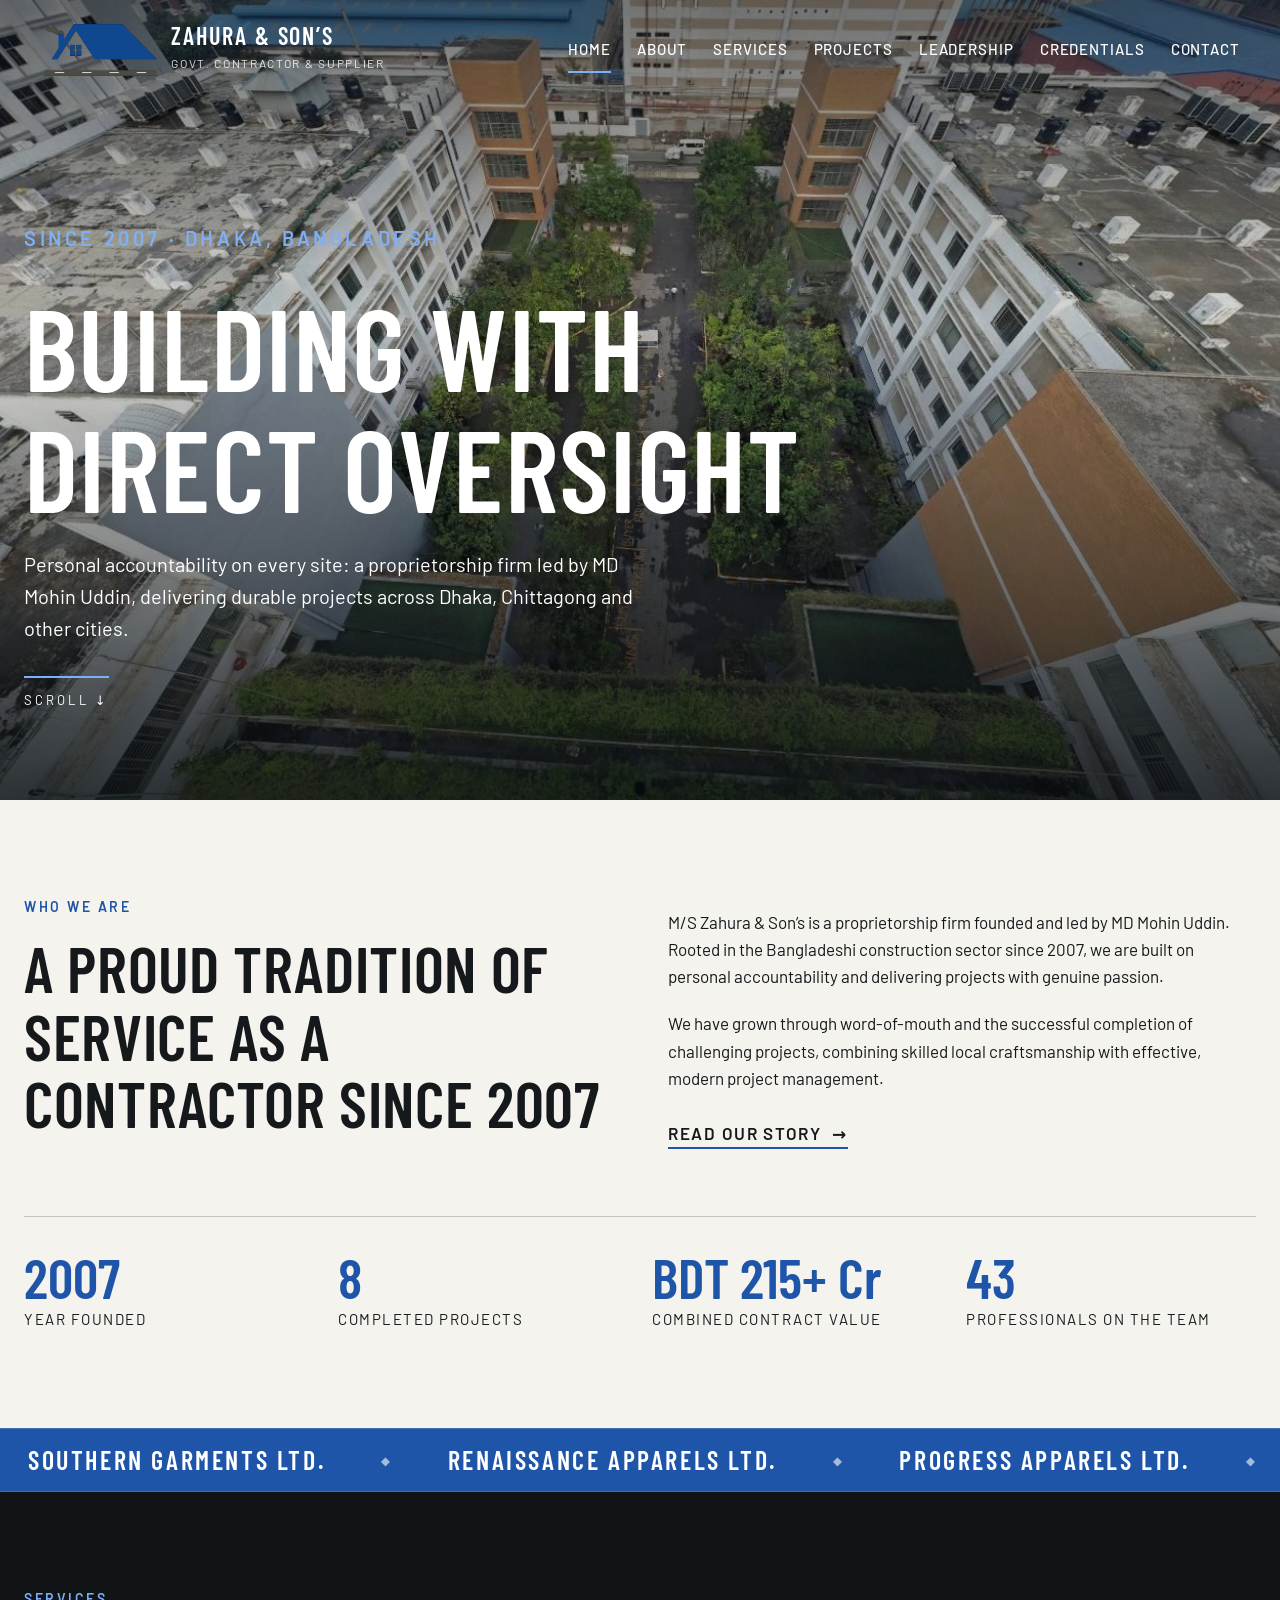
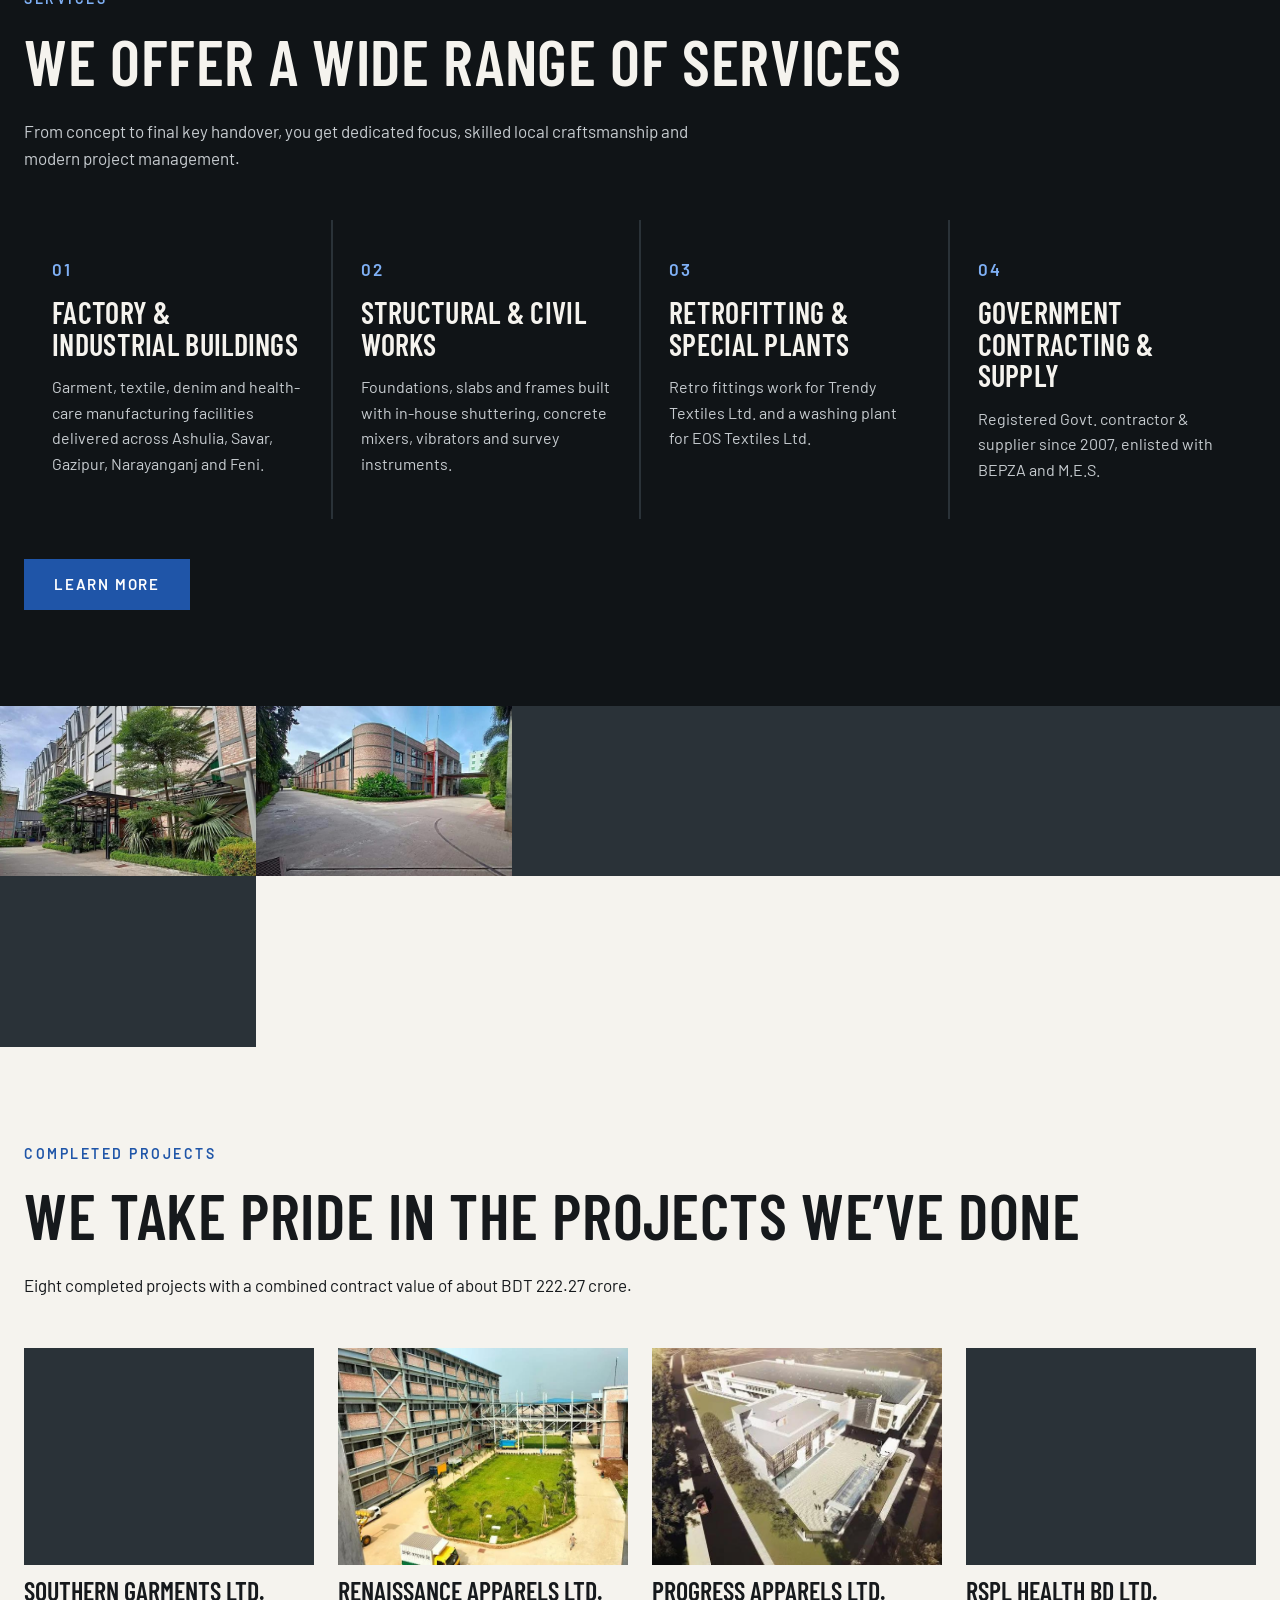
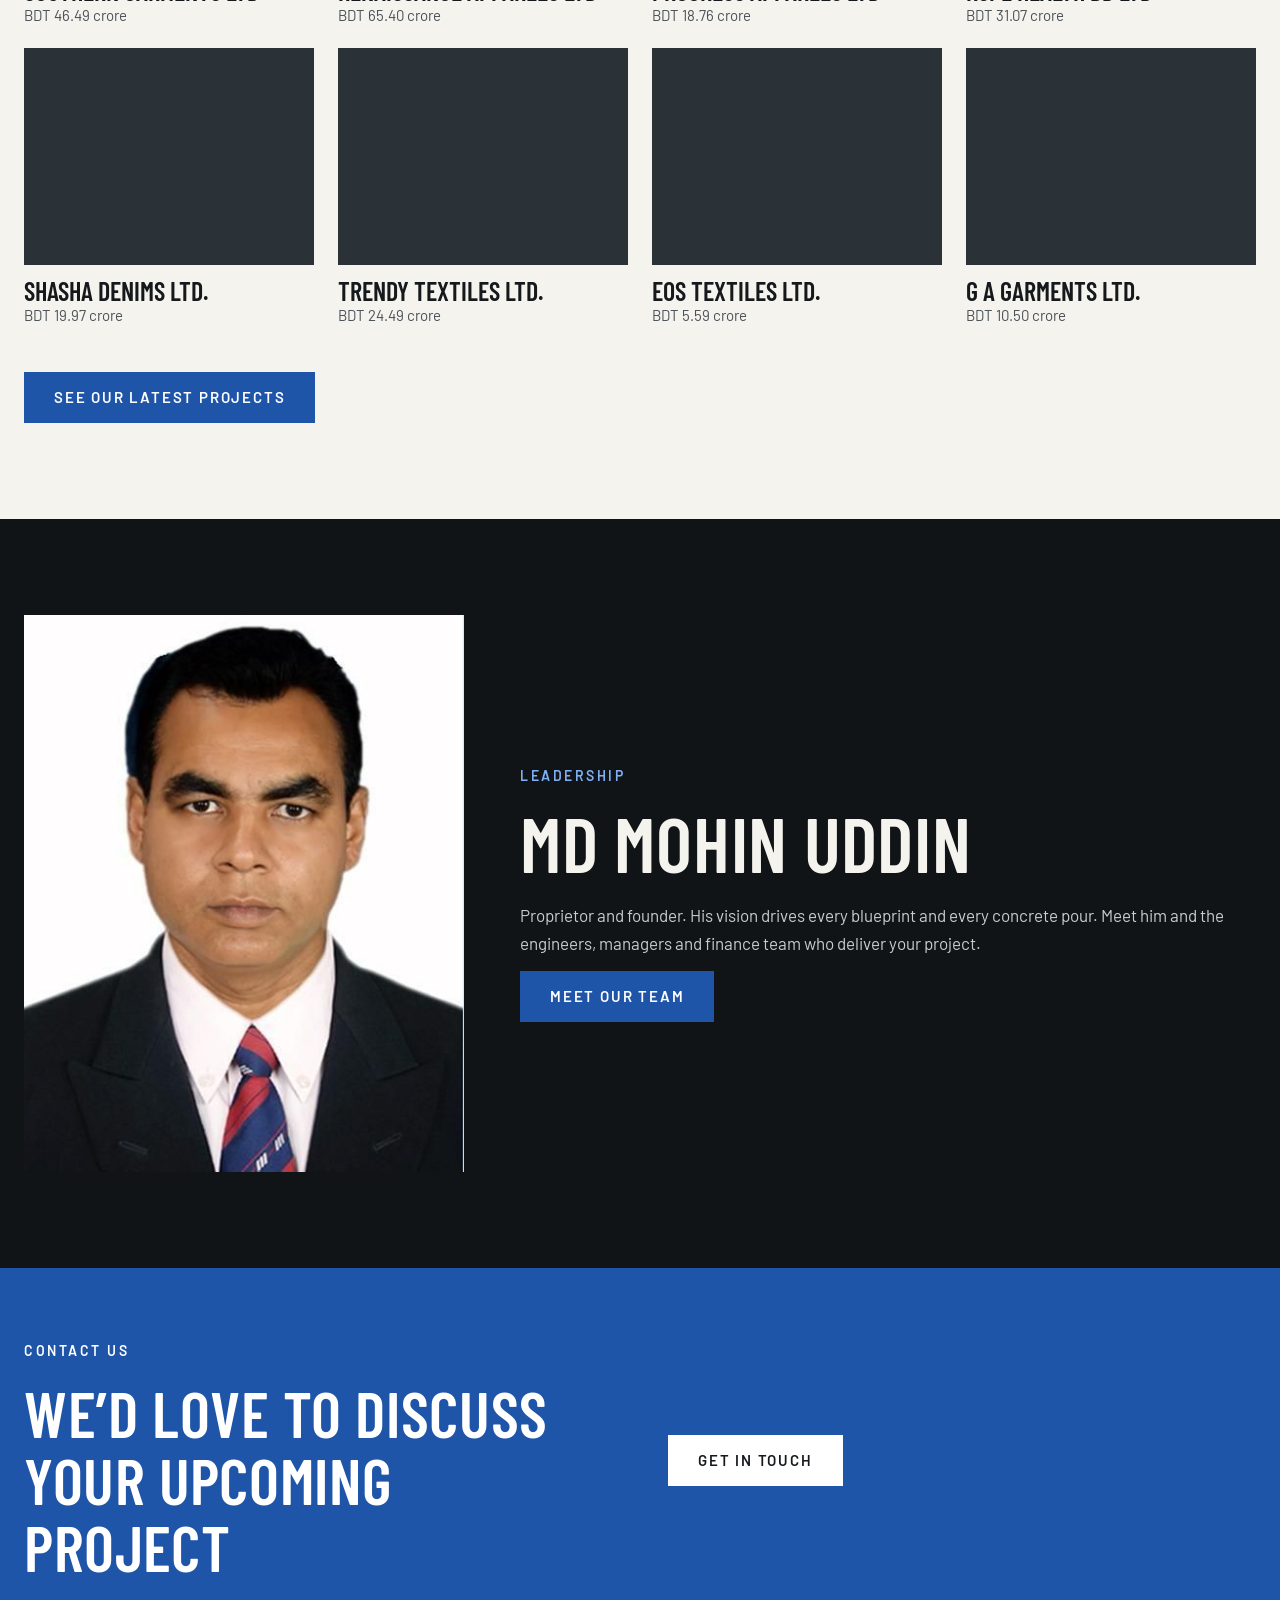
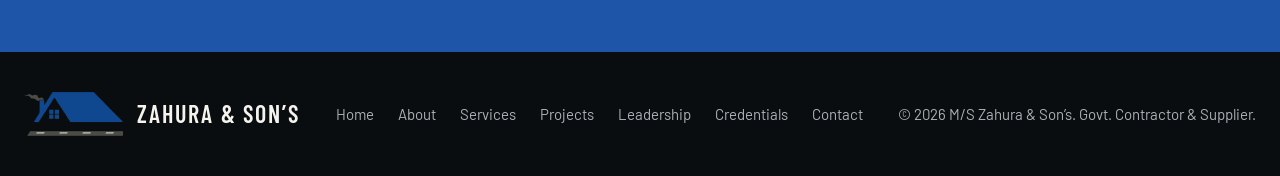
==== index.html @ db7ebfb5 "all files" ====
<!doctype html>
<html lang="en">
<head>
<meta charset="utf-8">
<meta name="viewport" content="width=device-width, initial-scale=1">
<title>M/S Zahura &amp; Son’s — Govt. Contractor &amp; Supplier</title>
<meta name="description" content="M/S Zahura &amp; Son’s is a government contractor and supplier building factories and industrial projects across Bangladesh since 2007.">
<meta property="og:title" content="M/S Zahura &amp; Son’s — Govt. Contractor &amp; Supplier">
<meta property="og:description" content="M/S Zahura &amp; Son’s is a government contractor and supplier building factories and industrial projects across Bangladesh since 2007.">
<meta property="og:type" content="website">
<link rel="icon" href="images/favicon.png">
<link rel="preconnect" href="https://fonts.googleapis.com">
<link rel="preconnect" href="https://fonts.gstatic.com" crossorigin>
<link rel="stylesheet" href="https://fonts.googleapis.com/css2?family=Barlow+Condensed:wght@500;600&family=Barlow:wght@400;500;600&display=swap">
<link rel="stylesheet" href="css/styles.css">
</head>
<body>
<header class="hero" id="home"><div class="nav"><a class="brand" href="index.html"><img src="images/logo.png" alt="M/S Zahura &amp; Son’s logo"><span><b>ZAHURA &amp; SON’S</b><small>Govt. Contractor &amp; Supplier</small></span></a><button class="menu" type="button" aria-expanded="false" aria-controls="site-nav">Menu</button><nav class="links" id="site-nav"><a href="index.html" class="on">Home</a><a href="about.html">About</a><a href="services.html">Services</a><a href="projects.html">Projects</a><a href="leadership.html">Leadership</a><a href="credentials.html">Credentials</a><a href="contact.html">Contact</a></nav></div>
<div class="w"><p class="eye">Since 2007 · Dhaka, Bangladesh</p><h1>Building with direct oversight</h1><p>Personal accountability on every site: a proprietorship firm led by MD Mohin Uddin, delivering durable projects across Dhaka, Chittagong and other cities.</p><a class="scroll" href="#intro">Scroll</a></div></header><main id="main"><section class="sec" id="intro"><div class="w"><div class="two"><div><p class="eye">Who we are</p><h2>A proud tradition of service as a contractor since 2007</h2></div><div><p>M/S Zahura &amp; Son’s is a proprietorship firm founded and led by MD Mohin Uddin. Rooted in the Bangladeshi construction sector since 2007, we are built on personal accountability and delivering projects with genuine passion.</p><p class="mt20">We have grown through word-of-mouth and the successful completion of challenging projects, combining skilled local craftsmanship with effective, modern project management.</p><a class="lnk" href="about.html">Read our story</a></div></div>
<div class="stats"><div><strong>2007</strong><span>Year founded</span></div><div><strong>8</strong><span>Completed projects</span></div><div><strong>BDT 222+ Cr</strong><span>Combined contract value</span></div><div><strong>44</strong><span>Professionals on the team</span></div></div></div></section><div class="tick" aria-label="Clients we have built for"><div class="tick-t" aria-hidden="true"><span>Southern Garments Ltd.</span><span>Renaissance Apparels Ltd.</span><span>Progress Apparels Ltd.</span><span>RSPL Health BD Ltd.</span><span>Shasha Denims Ltd.</span><span>Trendy Textiles Ltd.</span><span>EOS Textiles Ltd.</span><span>G A Garments Ltd.</span><span>Southern Garments Ltd.</span><span>Renaissance Apparels Ltd.</span><span>Progress Apparels Ltd.</span><span>RSPL Health BD Ltd.</span><span>Shasha Denims Ltd.</span><span>Trendy Textiles Ltd.</span><span>EOS Textiles Ltd.</span><span>G A Garments Ltd.</span></div></div><section class="sec dk" id="services"><div class="w"><p class="eye">Services</p><h2>We offer a wide range of services</h2><p class="lede dk-l">From concept to final key handover, you get dedicated focus, skilled local craftsmanship and modern project management.</p><div class="sg"><div class="sc"><span>01</span><h3>Factory &amp; industrial buildings</h3><p>Garment, textile, denim and health-care manufacturing facilities delivered across Ashulia, Savar, Gazipur, Narayanganj and Feni.</p></div><div class="sc"><span>02</span><h3>Structural &amp; civil works</h3><p>Foundations, slabs and frames built with in-house shuttering, concrete mixers, vibrators and survey instruments.</p></div><div class="sc"><span>03</span><h3>Retrofitting &amp; special plants</h3><p>Retro fittings work for Trendy Textiles Ltd. and a washing plant for EOS Textiles Ltd.</p></div><div class="sc"><span>04</span><h3>Government contracting &amp; supply</h3><p>Registered Govt. contractor &amp; supplier since 2007, enlisted with BEPZA and M.E.S.</p></div></div><p class="mt40"><a class="btn" href="services.html">Learn more</a></p></div></section><div class="gal"><img class="gs" src="images/projects/southern-garments-03.jpg" alt="Zahura &amp; Son’s project photo" loading="lazy" decoding="async"><img class="gs" src="images/projects/southern-garments-04.jpg" alt="Zahura &amp; Son’s project photo" loading="lazy" decoding="async"><img class="gs" src="images/projects/renaissance-apparels-04.jpg" alt="Zahura &amp; Son’s project photo" loading="lazy" decoding="async"><img class="gs" src="images/projects/shasha-denims-02.jpg" alt="Zahura &amp; Son’s project photo" loading="lazy" decoding="async"><img class="gs" src="images/projects/trendy-textiles-14.jpg" alt="Zahura &amp; Son’s project photo" loading="lazy" decoding="async"><img class="gs" src="images/projects/rspl-health-02.jpg" alt="Zahura &amp; Son’s project photo" loading="lazy" decoding="async"></div><section class="sec" id="projects"><div class="w"><p class="eye">Completed projects</p><h2>We take pride in the projects we’ve done</h2><p class="lede">Eight completed projects with a combined contract value of about BDT 222.27 crore.</p><div class="pzg"><figure class="pz"><img class="ph" src="images/projects/southern-garments-02.jpg" alt="Southern Garments Ltd. site photo" loading="lazy" decoding="async"><figcaption>Southern Garments Ltd.<small>BDT 46.49 crore</small></figcaption></figure><figure class="pz"><img class="ph" src="images/projects/renaissance-apparels-01.jpg" alt="Renaissance Apparels Ltd. site photo" loading="lazy" decoding="async"><figcaption>Renaissance Apparels Ltd.<small>BDT 65.40 crore</small></figcaption></figure><figure class="pz"><img class="ph" src="images/projects/progress-apparels-01.jpg" alt="Progress Apparels Ltd. site photo" loading="lazy" decoding="async"><figcaption>Progress Apparels Ltd.<small>BDT 18.76 crore</small></figcaption></figure><figure class="pz"><img class="ph" src="images/projects/rspl-health-01.jpg" alt="RSPL Health BD Ltd. site photo" loading="lazy" decoding="async"><figcaption>RSPL Health BD Ltd.<small>BDT 31.07 crore</small></figcaption></figure><figure class="pz"><img class="ph" src="images/projects/shasha-denims-01.jpg" alt="Shasha Denims Ltd. site photo" loading="lazy" decoding="async"><figcaption>Shasha Denims Ltd.<small>BDT 19.97 crore</small></figcaption></figure><figure class="pz"><img class="ph" src="images/projects/trendy-textiles-01.jpg" alt="Trendy Textiles Ltd. site photo" loading="lazy" decoding="async"><figcaption>Trendy Textiles Ltd.<small>BDT 24.49 crore</small></figcaption></figure><figure class="pz"><img class="ph" src="images/projects/eos-textiles-01.jpg" alt="EOS Textiles Ltd. site photo" loading="lazy" decoding="async"><figcaption>EOS Textiles Ltd.<small>BDT 5.59 crore</small></figcaption></figure><figure class="pz"><img class="ph" src="images/projects/ga-garments-01.jpg" alt="G A Garments Ltd. site photo" loading="lazy" decoding="async"><figcaption>G A Garments Ltd.<small>BDT 10.50 crore</small></figcaption></figure></div><p class="mt48"><a class="btn" href="projects.html">See our latest projects</a></p></div></section><section class="sec dk" id="leadership"><div class="w"><div class="lead nb"><img src="images/owner.jpg" alt="MD Mohin Uddin, Proprietor"><div><p class="eye">Leadership</p><h3>MD Mohin Uddin</h3><p>Proprietor and founder. His vision drives every blueprint and every concrete pour. Meet him and the engineers, managers and finance team who deliver your project.</p><a class="btn" href="leadership.html">Meet our team</a></div></div></div></section><section class="cta" id="cta"><div class="w"><div class="two"><div><p class="eye">Contact us</p><h2>We’d love to discuss your upcoming project</h2></div><div><a class="btn" href="contact.html">Get in touch</a></div></div></div></section></main><footer class="ft"><div class="w"><a class="brand" href="index.html"><img src="images/logo.png" alt="Logo"><span class="fb"><b>ZAHURA &amp; SON’S</b></span></a><nav><a href="index.html" class="on">Home</a><a href="about.html">About</a><a href="services.html">Services</a><a href="projects.html">Projects</a><a href="leadership.html">Leadership</a><a href="credentials.html">Credentials</a><a href="contact.html">Contact</a></nav><span>© 2026 M/S Zahura &amp; Son’s. Govt. Contractor &amp; Supplier.</span></div></footer>
<script src="js/config.js"></script>
<script src="js/main.js"></script>
<script src="js/animate.js"></script>
</body>
</html>
---- css/styles.css ----
body{margin:0;background:#f5f3ee;color:#16191c;font-family:Barlow,system-ui,sans-serif;font-size:17px;line-height:1.6}
*{box-sizing:border-box}h1,h2,h3,h4{font-family:'Barlow Condensed',Impact,sans-serif;font-weight:600;line-height:1.05;margin:0;text-transform:uppercase;letter-spacing:.01em}
p{margin:0}a{color:inherit;text-decoration:none}.w{max-width:1344px;margin:0 auto;padding:0 24px}
.sec{padding:96px 0}.dk{background:#101417;color:#f5f3ee}.alt{background:#e9e6df}
.eye{font-size:14px;font-weight:600;letter-spacing:.18em;text-transform:uppercase;color:#1f55a8;margin-bottom:16px}.dk .eye,.hero .eye{color:#7fb0f5}
h2{font-size:clamp(36px,5vw,64px);margin-bottom:24px}
.nav{position:absolute;top:0;left:0;right:0;z-index:5;display:flex;flex-wrap:wrap;align-items:center;justify-content:space-between;gap:16px;padding:24px 40px;color:#fff}
.brand{display:flex;align-items:center;gap:14px}.brand img{height:52px;width:auto}.brand b{display:block;font:600 24px/1 'Barlow Condensed',sans-serif;letter-spacing:.08em}.brand small{font-size:12px;letter-spacing:.14em;text-transform:uppercase;opacity:.85}
.links{display:flex;flex-wrap:wrap;gap:6px 26px;font-size:15px;font-weight:500;letter-spacing:.06em;text-transform:uppercase}.links a{padding:10px 0;border-bottom:2px solid transparent}.links a:hover{border-color:#7fb0f5}
.hero{position:relative;overflow:hidden;isolation:isolate;min-height:800px;padding-top:128px;display:flex;align-items:flex-end;color:#fff;background:#101417}
.hero::before,.hero::after{content:"";position:absolute;inset:0;z-index:-1}
.hero::before{background:url(../images/hero.jpg) center 40%/cover;transform-origin:62% 42%;animation:kb 28s cubic-bezier(.2,.6,.2,1) both}
.hero::after{background:linear-gradient(180deg,rgba(8,12,16,.55),rgba(8,12,16,.15) 40%,rgba(8,12,16,.82))}
.hero .w{width:100%;padding-bottom:88px}.hero h1{font-size:clamp(56px,9vw,128px);max-width:900px}.hero p{max-width:620px;font-size:20px;margin:20px 0 32px}
.scroll{display:inline-block;font-size:13px;letter-spacing:.24em;text-transform:uppercase;border-top:2px solid #7fb0f5;padding-top:12px}
.btn{display:inline-block;background:#1f55a8;color:#fff;font:600 15px/1 Barlow,sans-serif;letter-spacing:.12em;text-transform:uppercase;padding:18px 30px;border:0;cursor:pointer}.btn:hover{background:#17427f}.lnk{font-weight:600;letter-spacing:.1em;text-transform:uppercase;border-bottom:2px solid #1f55a8;padding-bottom:4px}
.two{display:flex;flex-wrap:wrap;gap:56px;align-items:center}.two>*{flex:1 1 420px;min-width:0}
.stats{display:flex;flex-wrap:wrap;gap:24px;margin-top:56px;border-top:1px solid #c9c5bb;padding-top:32px}.stats div{flex:1 1 200px}.stats strong{display:block;font:600 56px/1 'Barlow Condensed',sans-serif;color:#1f55a8}.stats span{font-size:15px;text-transform:uppercase;letter-spacing:.1em}
.about img{width:100%;display:block}.vals{display:flex;flex-wrap:wrap;gap:12px;margin-top:28px}.vals span{border:1px solid #16191c;padding:8px 18px;font-weight:600;letter-spacing:.1em;text-transform:uppercase;font-size:14px}.pts p{padding:16px 0;border-top:1px solid #c9c5bb}.pts b{display:block;font:600 22px 'Barlow Condensed',sans-serif;text-transform:uppercase}
.sg{display:grid;grid-template-columns:repeat(auto-fit,minmax(250px,1fr));gap:2px;background:#2a3238;margin-top:48px}.sc{background:#101417;padding:36px 28px}.sc span{color:#7fb0f5;font-weight:600;letter-spacing:.14em}.sc h3{font-size:30px;margin:14px 0}.sc p{color:#c7ccd0;font-size:16px}
.eqs{display:grid;grid-template-columns:repeat(auto-fill,minmax(200px,1fr));gap:24px;margin-top:64px;padding-top:40px;border-top:1px solid #2a3238}.eqs strong{display:block;font:600 44px/1 'Barlow Condensed',sans-serif;color:#7fb0f5}.eqs span{font-size:15px;color:#c7ccd0;text-transform:uppercase;letter-spacing:.08em}
.gal{display:grid;grid-template-columns:repeat(auto-fit,minmax(220px,1fr))}.gs{aspect-ratio:3/2;background-size:800% 1000%}

.pjt{margin-top:72px}.pjh{display:flex;flex-wrap:wrap;justify-content:space-between;gap:20px;align-items:flex-end;padding-bottom:20px;border-bottom:2px solid #16191c;margin-bottom:16px}.pjh h3{font-size:clamp(32px,4vw,52px)}.pjh p{max-width:560px;color:#4a5157;font-size:16px}.num{font-weight:600;letter-spacing:.14em;color:#1f55a8}
.val{text-align:right}.val span{display:block;font-size:13px;letter-spacing:.14em;text-transform:uppercase;color:#4a5157}.val strong{font:600 32px/1.1 'Barlow Condensed',sans-serif}.val em{display:block;font-style:normal;font-size:14px;color:#4a5157}
.pg{display:grid;grid-template-columns:repeat(auto-fill,minmax(200px,1fr));gap:10px}.ph{aspect-ratio:4/3}@media(min-width:760px){.feat{grid-column:span 2;grid-row:span 2;aspect-ratio:auto}}
.lead{display:flex;flex-wrap:wrap;gap:56px;align-items:center;margin-bottom:80px}.lead>*{flex:1 1 380px;min-width:0}.lead img{width:100%;max-width:440px;display:block}.lead h3{font-size:clamp(44px,6vw,80px);margin:8px 0 20px}.lead p{color:#c7ccd0;margin-bottom:14px}
.pcs{display:grid;grid-template-columns:repeat(auto-fill,minmax(220px,1fr));gap:28px}.pt{aspect-ratio:4/5;margin-bottom:16px}.pc h4{font-size:26px}.pc p{font-size:15px;color:#c7ccd0}.pc .role{color:#7fb0f5;font-weight:600;margin-top:6px}.pc .exp{margin-top:8px;font-size:13px;letter-spacing:.06em;text-transform:uppercase}
h3.sub{font-size:36px;margin:72px 0 28px;padding-top:24px;border-top:1px solid #2a3238}
.cg{display:grid;grid-template-columns:repeat(auto-fill,minmax(220px,1fr));gap:24px}.cf{margin:0}.cs{aspect-ratio:380/540;border:1px solid #c9c5bb}.cf figcaption{margin-top:10px;font-weight:600;font-size:15px}
.wg{display:grid;grid-template-columns:repeat(auto-fill,minmax(110px,1fr));gap:6px;margin-top:20px}.ws{aspect-ratio:230/320;border:1px solid #c9c5bb}
form{display:flex;flex-direction:column;gap:18px}label{font-size:13px;letter-spacing:.14em;text-transform:uppercase;display:block;margin-bottom:6px}input,textarea{width:100%;background:#1b2126;border:1px solid #3a444c;color:#f5f3ee;padding:14px;font:17px Barlow,sans-serif}
.ct p{margin-bottom:14px;color:#c7ccd0}.ct b{color:#f5f3ee;display:block;font-size:13px;letter-spacing:.14em;text-transform:uppercase}
.ft{background:#0a0d0f;color:#aab1b6;padding:40px 0;font-size:15px}.ft .w{display:flex;flex-wrap:wrap;gap:24px;justify-content:space-between;align-items:center}.ft nav{display:flex;flex-wrap:wrap;gap:8px 24px}.ft img{height:44px}
.links a.on{border-color:#7fb0f5}.hero.sub{min-height:440px}.hero.sub h1{font-size:clamp(48px,7vw,96px)}.hero.sub .w{padding-bottom:64px}
.cta{background:#1f55a8;color:#fff;padding:72px 0}.cta .eye{color:#fff}.cta h2{margin:0}.cta .btn{background:#fff;color:#16191c}.cta .btn:hover{background:#e9e6df}
.pzg{display:grid;grid-template-columns:repeat(auto-fill,minmax(280px,1fr));gap:24px;margin-top:48px}.pz{margin:0}.pz .ph{width:100%}.pz figcaption{margin-top:12px;font:600 26px/1.1 'Barlow Condensed',sans-serif;text-transform:uppercase}.pz small{display:block;font:400 15px Barlow,sans-serif;text-transform:none;color:#4a5157}
a:focus-visible,button:focus-visible,input:focus-visible,textarea:focus-visible,img[role=button]:focus-visible{outline:3px solid #7fb0f5;outline-offset:3px}
img.ph,img.pt,img.cs,img.ws,img.gs{display:block;width:100%;object-fit:cover;background:#2a3238}.pt{object-position:50% 20%}img.cs,img.ws{object-fit:contain;background:#ece9e2}
.feat{height:100%;min-height:0}.pg .ph,.cs,.ws,.gal .gs{cursor:zoom-in}
.menu{display:none;background:transparent;color:#fff;border:1px solid rgba(255,255,255,.7);padding:10px 16px;font:600 14px Barlow,sans-serif;letter-spacing:.12em;text-transform:uppercase;cursor:pointer}
@media(max-width:860px){.hero{padding-top:190px}.nav{padding:16px 20px}.menu{display:inline-block}.links{display:none;flex-direction:column;width:100%;gap:0;background:rgba(10,13,15,.92);padding:8px 16px}.links.open{display:flex}.sec{padding:64px 0}.val{text-align:left}}
.lb{position:fixed;inset:0;z-index:50;background:rgba(6,9,11,.94);display:flex;align-items:center;justify-content:center;padding:24px}.lb[hidden]{display:none}.lb img{max-width:100%;max-height:100%;object-fit:contain}.lb-x{position:absolute;top:16px;right:20px;background:#fff;color:#16191c;border:0;font-size:28px;line-height:1;width:48px;height:48px;cursor:pointer}
.hp{position:absolute;left:-9999px;width:1px;height:1px;overflow:hidden}#form-status{min-height:1.6em;margin:0;font-weight:500}#form-status.ok{color:#9be3a8}#form-status.err{color:#ffb4a8}
.mt20{margin:20px 0 28px}.mt24{margin-top:24px}.mt40{margin-top:40px}.mt48{margin-top:48px}.lede{max-width:720px}.lede.dk-l{color:#c7ccd0}.lead.nb{margin-bottom:0}h3.sub.first{margin-top:0}h3.sub.light{border-color:#c9c5bb}.fb{color:#f5f3ee}
@media(prefers-reduced-motion:reduce){html{scroll-behavior:auto}}html{scroll-behavior:smooth}

/* ============ Motion ============ */
@keyframes kb{from{transform:scale(1.14)}to{transform:scale(1)}}
@keyframes rise{from{opacity:0;transform:translateY(34px)}to{opacity:1;transform:none}}
@keyframes drop{from{opacity:0;transform:translateY(-14px)}to{opacity:1;transform:none}}
@keyframes fade{from{opacity:0}to{opacity:1}}
@keyframes pop{from{opacity:0;transform:scale(.94)}to{opacity:1;transform:none}}
@keyframes bob{0%,100%{transform:translateY(0)}50%{transform:translateY(6px)}}
@keyframes spin{to{transform:rotate(360deg)}}

/* Hero: entrance on every page load */
.hero .nav{animation:drop .9s cubic-bezier(.2,.7,.2,1) .1s both}
.hero .w>*{animation:rise 1s cubic-bezier(.2,.7,.2,1) both}
.hero .w>:nth-child(1){animation-delay:.25s}.hero .w>:nth-child(2){animation-delay:.4s}
.hero .w>:nth-child(3){animation-delay:.6s}.hero .w>:nth-child(4){animation-delay:.8s}
.scroll::after{content:"\2193";display:inline-block;margin-left:6px;animation:bob 1.8s ease-in-out infinite}

/* Links and buttons */
.links a{transition:border-color .25s ease,color .25s ease}.links a:hover{color:#cfe2ff}
.menu{transition:background .2s ease}.menu:hover{background:rgba(255,255,255,.14)}
.links.open{animation:drop .3s ease both}
.btn{position:relative;transition:background .25s ease,transform .25s ease,box-shadow .25s ease}
.btn:hover{transform:translateY(-3px);box-shadow:0 10px 24px rgba(31,85,168,.35)}
.cta .btn:hover{box-shadow:0 10px 24px rgba(0,0,0,.25)}
.btn:active{transform:translateY(-1px)}
.btn:disabled{opacity:.8;cursor:progress;transform:none;box-shadow:none}
.btn.loading{color:transparent}
.btn.loading::after{content:"";position:absolute;left:50%;top:50%;width:20px;height:20px;margin:-10px 0 0 -10px;border:3px solid rgba(255,255,255,.4);border-top-color:#fff;border-radius:50%;animation:spin .7s linear infinite}
.lnk{transition:color .25s ease}.lnk:hover{color:#1f55a8}
.lnk::after{content:"\2192";display:inline-block;margin-left:.6em;transition:transform .25s ease}.lnk:hover::after{transform:translateX(6px)}

/* Cards and photos */
.sc{transition:background .35s ease,transform .35s ease,box-shadow .35s ease}
.sc:hover{position:relative;z-index:1;background:#171e24;transform:translateY(-6px);box-shadow:inset 0 3px 0 #7fb0f5,0 18px 30px rgba(0,0,0,.35)}
.imw{display:block;overflow:hidden}
.imw img{transition:transform .9s cubic-bezier(.2,.7,.2,1)}
.pz:hover .imw img,.pc:hover .imw img{transform:scale(1.06)}
.pc .imw{margin-bottom:16px}.pc .imw .pt{margin-bottom:0}
.pz figcaption{transition:color .25s ease}.pz:hover figcaption{color:#1f55a8}
.pg .ph,.gal .gs,.cs,.ws{position:relative;transition:transform .35s ease,box-shadow .35s ease}
.pg .ph:hover,.gal .gs:hover{z-index:2;transform:scale(1.035);box-shadow:0 14px 30px rgba(0,0,0,.35)}
.cs:hover,.ws:hover{z-index:2;transform:translateY(-4px);box-shadow:0 12px 24px rgba(0,0,0,.2)}
.lb{animation:fade .25s ease both}.lb img{animation:pop .35s cubic-bezier(.2,.7,.2,1) both}

/* Form */
input,textarea{transition:border-color .2s ease,background .2s ease}
input:focus,textarea:focus{border-color:#7fb0f5;background:#20282f}
#form-status.ok,#form-status.err{animation:rise .5s ease both}

/* Scroll progress bar and back-to-top (added by js/animate.js) */
.prog{position:fixed;top:0;left:0;right:0;height:3px;background:linear-gradient(90deg,#1f55a8,#7fb0f5);transform:scaleX(0);transform-origin:0 50%;z-index:60;pointer-events:none}
.totop{position:fixed;right:20px;bottom:20px;z-index:40;width:48px;height:48px;border:0;background:#1f55a8;color:#fff;font-size:22px;line-height:1;cursor:pointer;opacity:0;visibility:hidden;transform:translateY(14px);transition:opacity .3s ease,transform .3s ease,visibility .3s,background .2s ease}
.totop.show{opacity:1;visibility:visible;transform:none}
.totop.show:hover{background:#17427f;transform:translateY(-3px)}

/* Scroll reveal (classes added by js/animate.js; content is never hidden without JS) */
.rv{opacity:0;transform:translateY(32px);transition:opacity .8s cubic-bezier(.2,.7,.2,1),transform .8s cubic-bezier(.2,.7,.2,1)!important;transition-delay:var(--d,0ms)!important}
.rv.zoom{transform:scale(.95)}
.rv.in{opacity:1;transform:none}

@media(prefers-reduced-motion:reduce){
  *,*::before,*::after{animation-duration:.001ms!important;animation-delay:0s!important;animation-iteration-count:1!important;transition-duration:.001ms!important;transition-delay:0s!important}
  .rv{opacity:1;transform:none}
}
@media print{.rv{opacity:1!important;transform:none!important}.prog,.totop{display:none}}

/* ============ Interactive additions ============ */
/* Sticky nav */
.nav{transition:transform .35s ease,background .3s ease,padding .3s ease,box-shadow .3s ease}
.nav.stuck{position:fixed;background:rgba(10,13,15,.94);-webkit-backdrop-filter:blur(8px);backdrop-filter:blur(8px);padding-top:10px;padding-bottom:10px;box-shadow:0 6px 24px rgba(0,0,0,.35)}
.nav.stuck .brand img{height:40px}.nav .brand img{transition:height .3s ease}
.nav.hide{transform:translateY(-110%)}
/* Hero parallax */
.hero::before{background-position:center calc(40% + var(--py,0px))}
/* Lightbox controls */
body.noscroll{overflow:hidden}
.lb img{border:0}.lb img.swap{animation:pop .3s cubic-bezier(.2,.7,.2,1) both}
.lb-n{position:absolute;top:50%;transform:translateY(-50%);width:52px;height:72px;border:0;background:rgba(255,255,255,.12);color:#fff;font-size:44px;line-height:1;cursor:pointer;transition:background .2s}
.lb-n:hover{background:rgba(255,255,255,.3)}.lb-n[hidden]{display:none}.lb-p{left:12px}.lb-f{right:12px}
.lb-c{position:absolute;left:0;right:0;bottom:14px;text-align:center;color:#c7ccd0;font-size:14px;letter-spacing:.08em;padding:0 70px}
@media(max-width:600px){.lb-n{width:40px;height:56px;font-size:34px}.lb-p{left:4px}.lb-f{right:4px}}
/* Project filter chips */
.chips{display:flex;flex-wrap:wrap;gap:10px;margin-top:32px;position:sticky;top:64px;z-index:8;background:#f5f3ee;padding:12px 0}
.chip{font:600 14px Barlow,sans-serif;letter-spacing:.08em;text-transform:uppercase;padding:10px 18px;border:1px solid #16191c;background:transparent;color:#16191c;cursor:pointer;transition:background .2s,color .2s,transform .2s}
.chip:hover{transform:translateY(-2px)}.chip.on{background:#1f55a8;border-color:#1f55a8;color:#fff}
article.pjt[hidden]{display:none}
@keyframes flt{from{opacity:0;transform:translateY(22px)}to{opacity:1;transform:none}}
article.flt{animation:flt .6s cubic-bezier(.2,.7,.2,1) both}
/* Clickable project cards on home page */
.pz{position:relative}.pz-l{position:absolute;inset:0;z-index:2}.pz-l:focus-visible{outline:3px solid #7fb0f5}
/* Client ticker */
.tick{overflow:hidden;background:#1f55a8;color:#fff;padding:18px 0;border-block:1px solid rgba(255,255,255,.15)}
.tick-t{display:flex;width:max-content;animation:marq 38s linear infinite}
.tick:hover .tick-t{animation-play-state:paused}
.tick span{font:600 26px/1 'Barlow Condensed',sans-serif;letter-spacing:.1em;text-transform:uppercase;padding:0 28px;white-space:nowrap;display:flex;align-items:center;gap:56px}
.tick span::after{content:"\25C6";font-size:11px;opacity:.6}
@keyframes marq{to{transform:translateX(-50%)}}
/* Form extras */
.fnote{font-size:14px;color:#aab1b6;margin:0}.fnote[hidden],.ct p[hidden]{display:none}
input.bad,textarea.bad{border-color:#ff8a78}
.ct a{color:#7fb0f5;border-bottom:1px solid transparent}.ct a:hover{border-color:#7fb0f5}
@media(prefers-reduced-motion:reduce){.tick-t{animation:none;flex-wrap:wrap;width:auto}.nav{transition:none}}
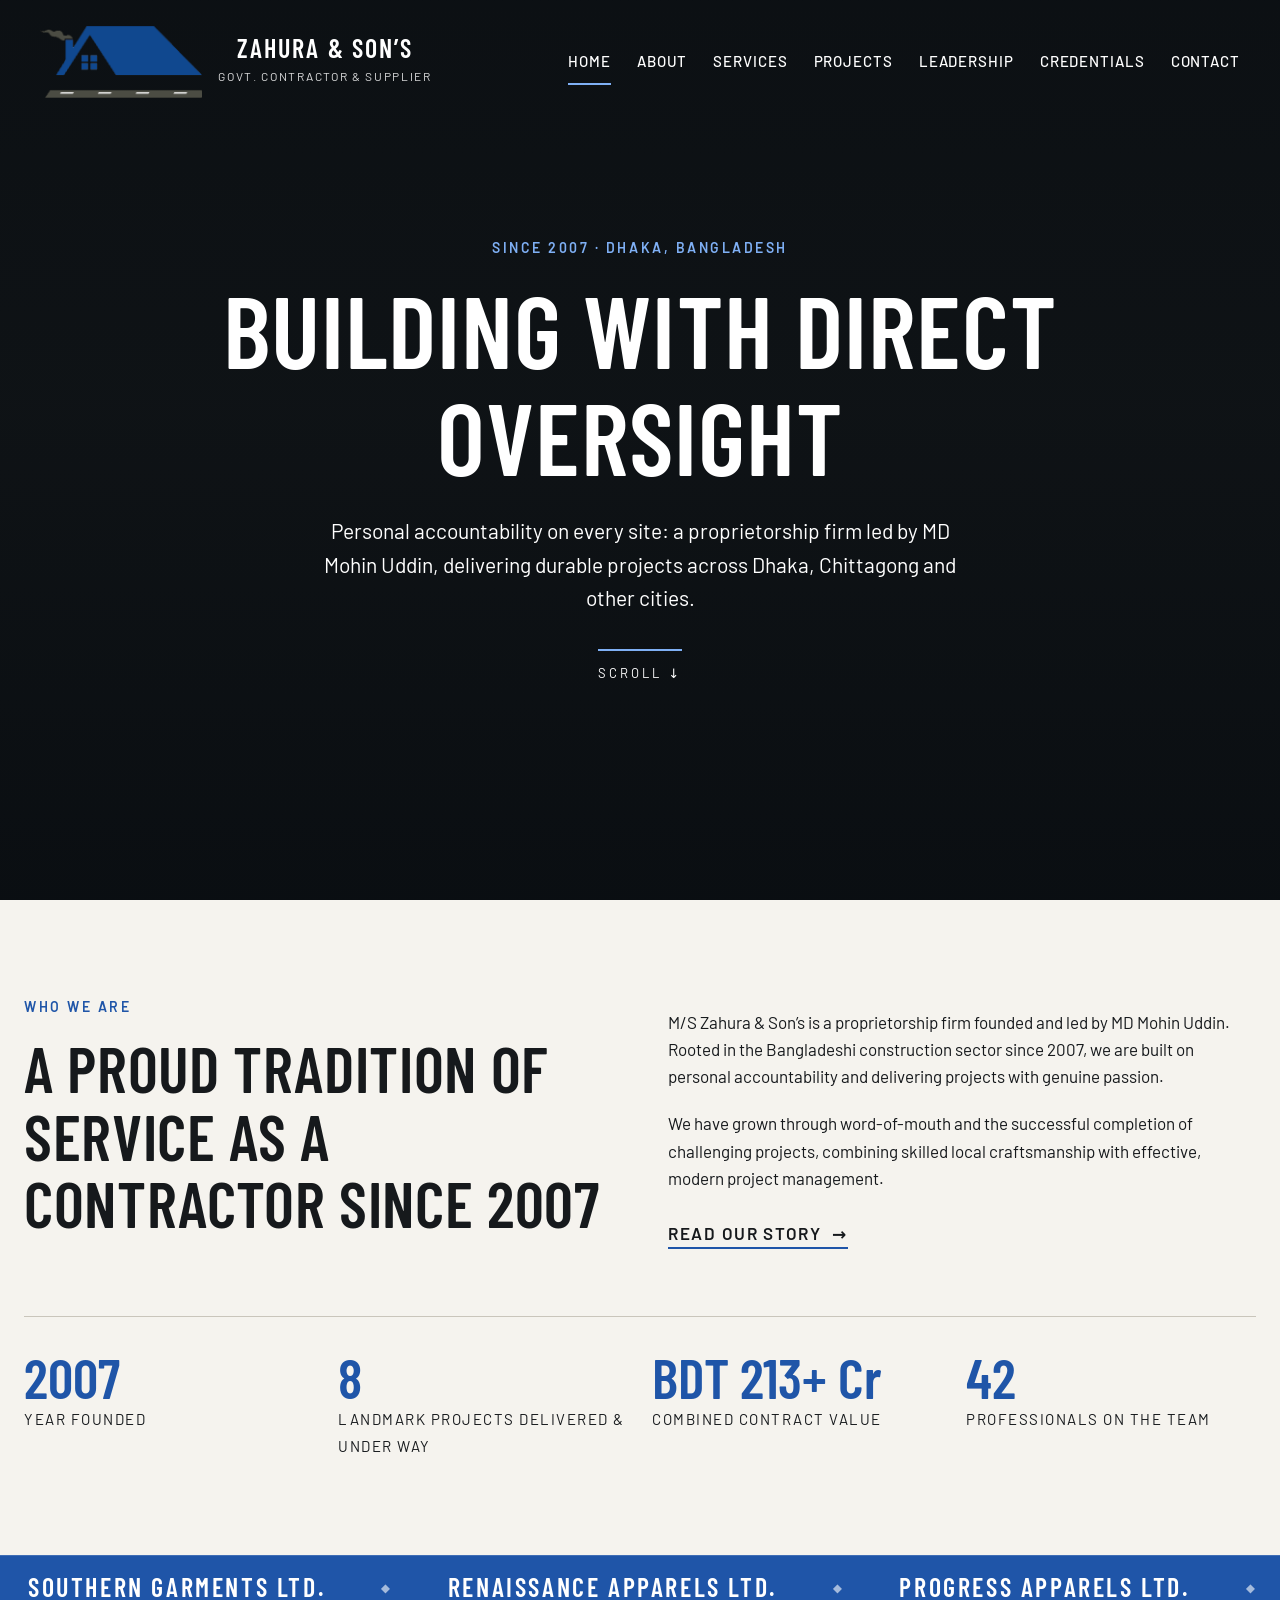
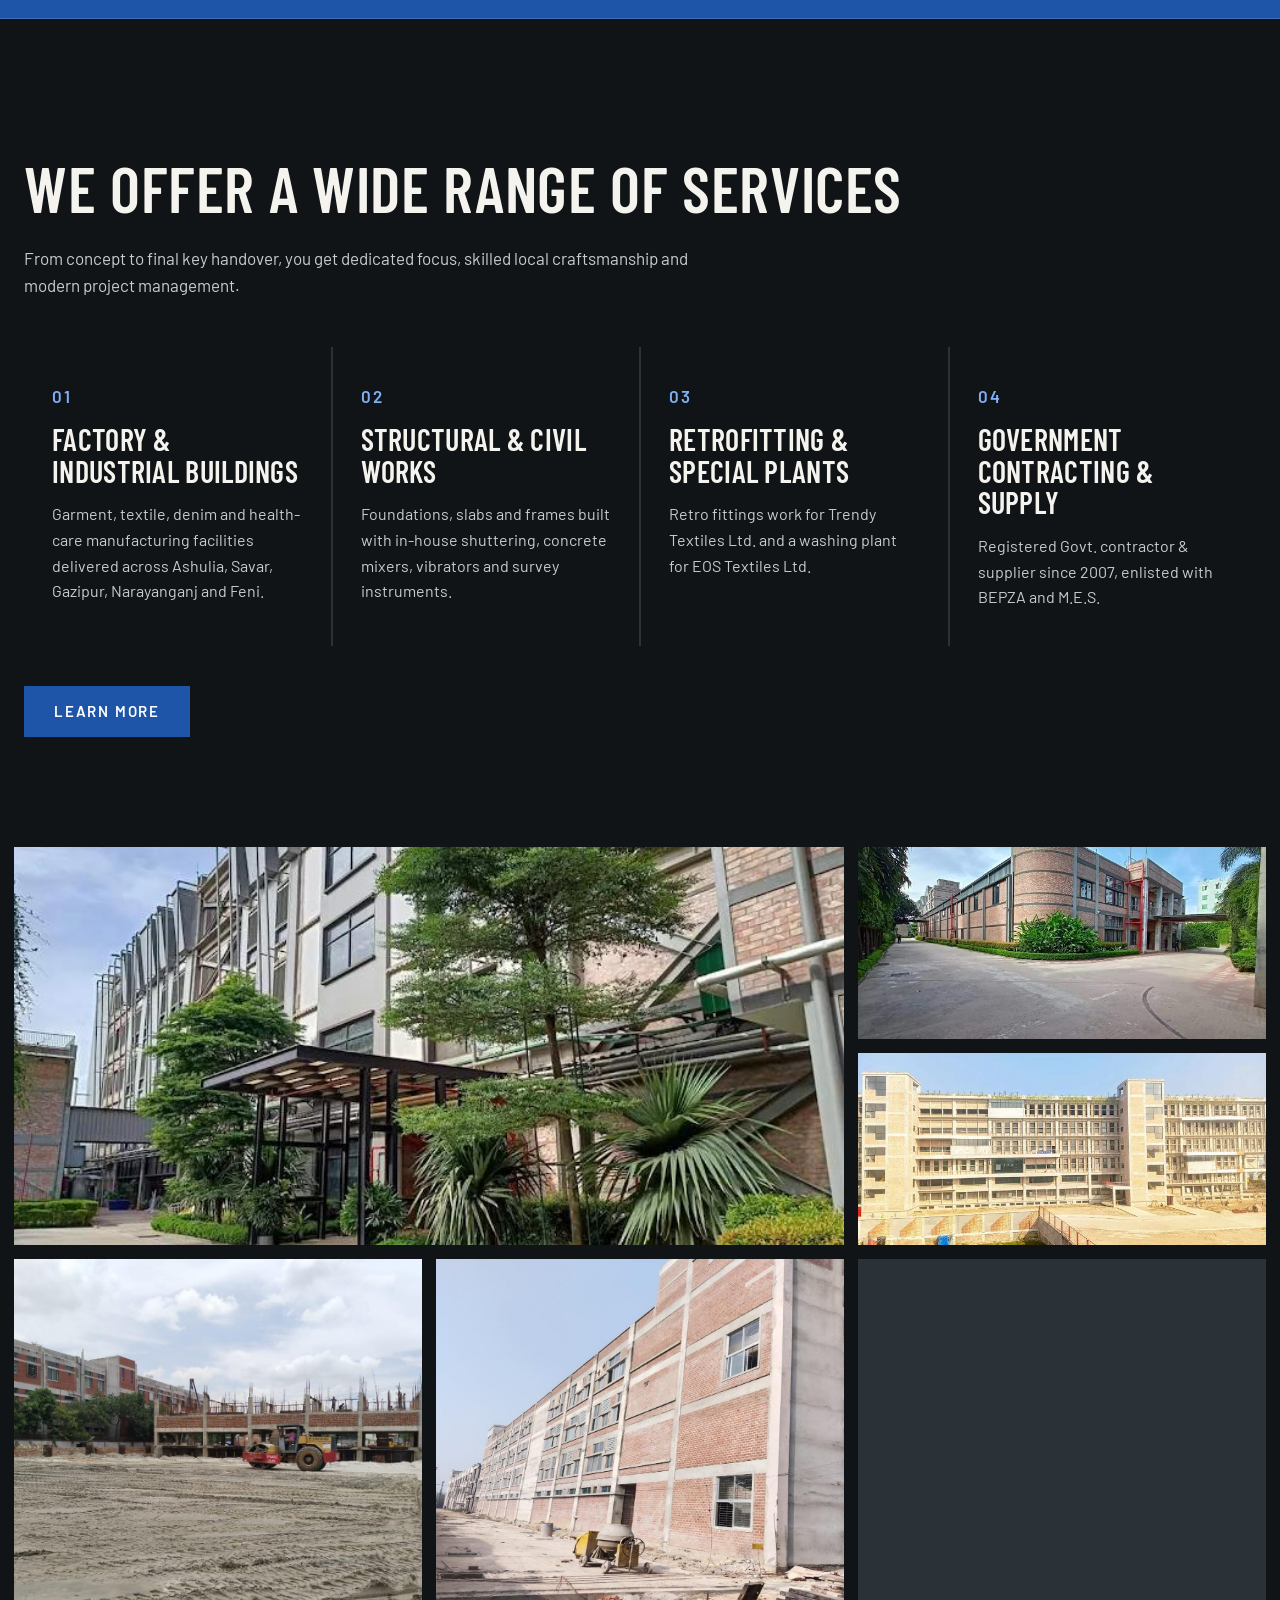
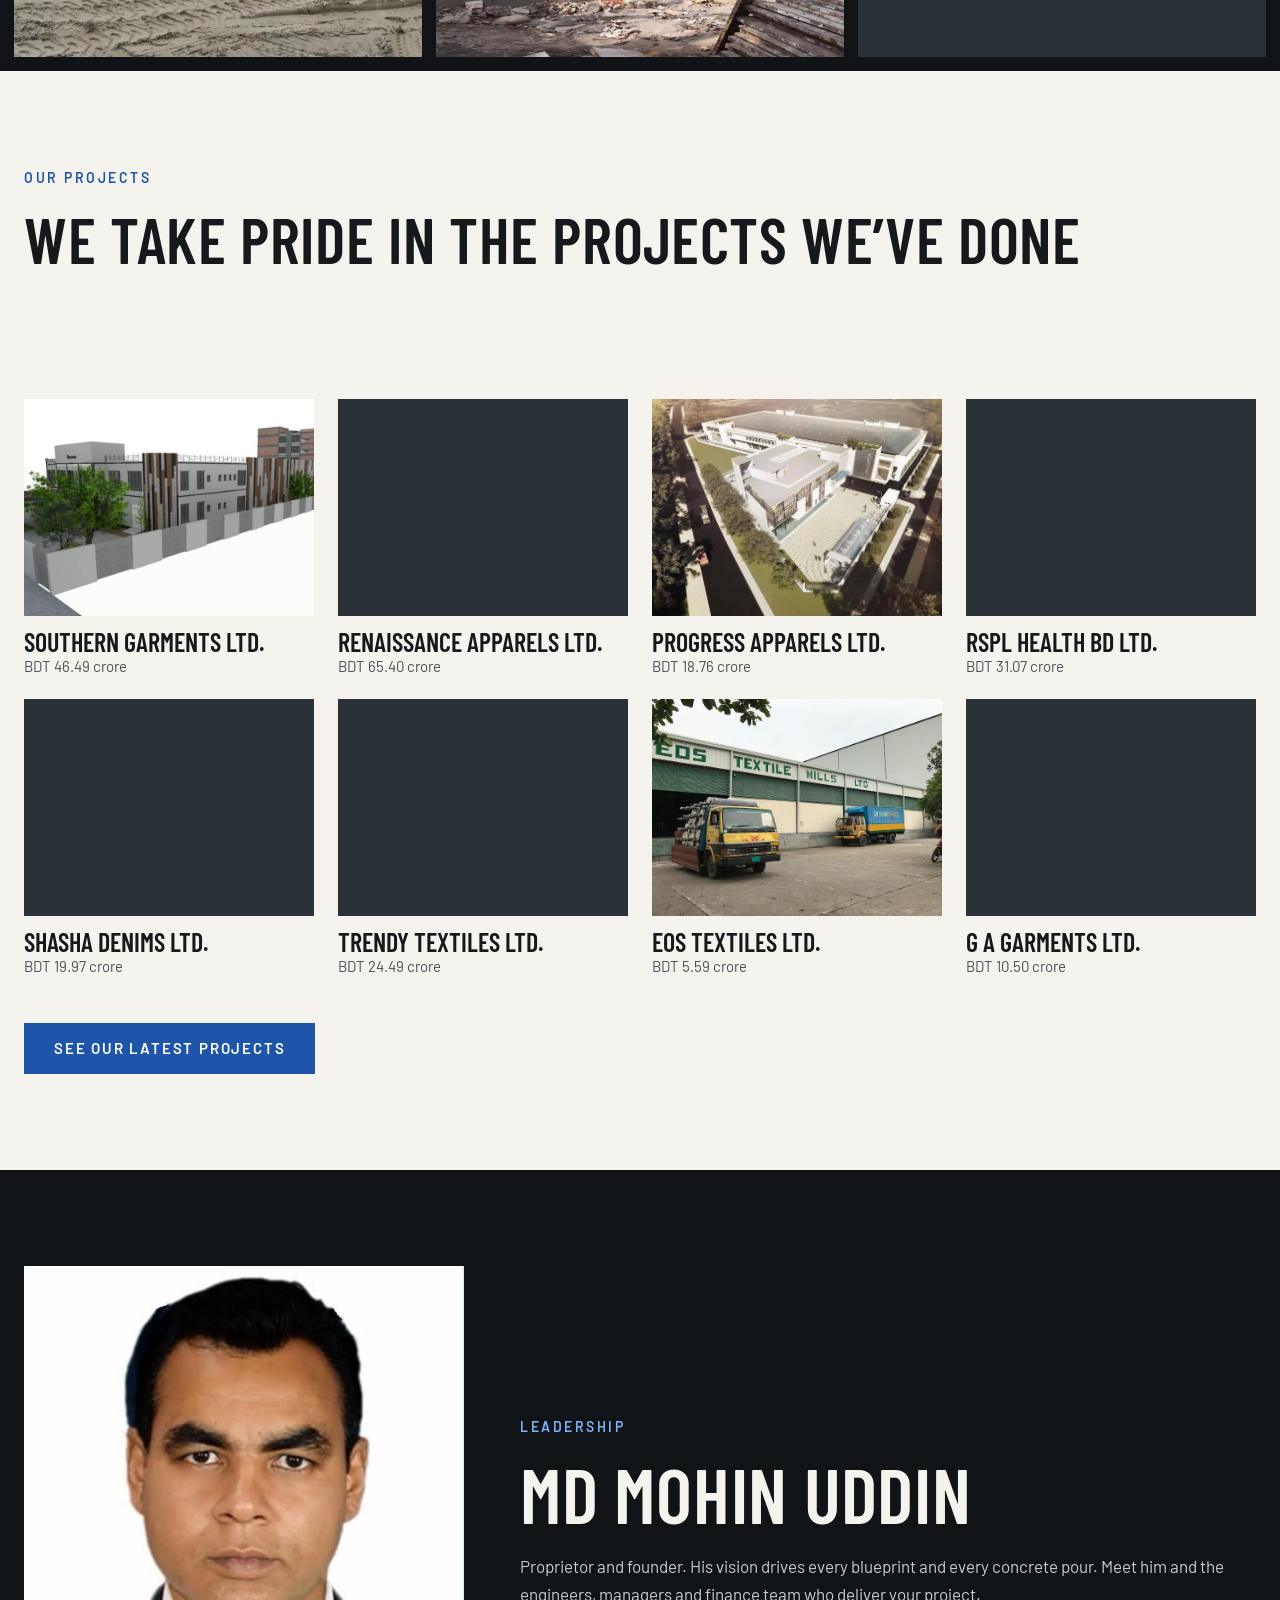
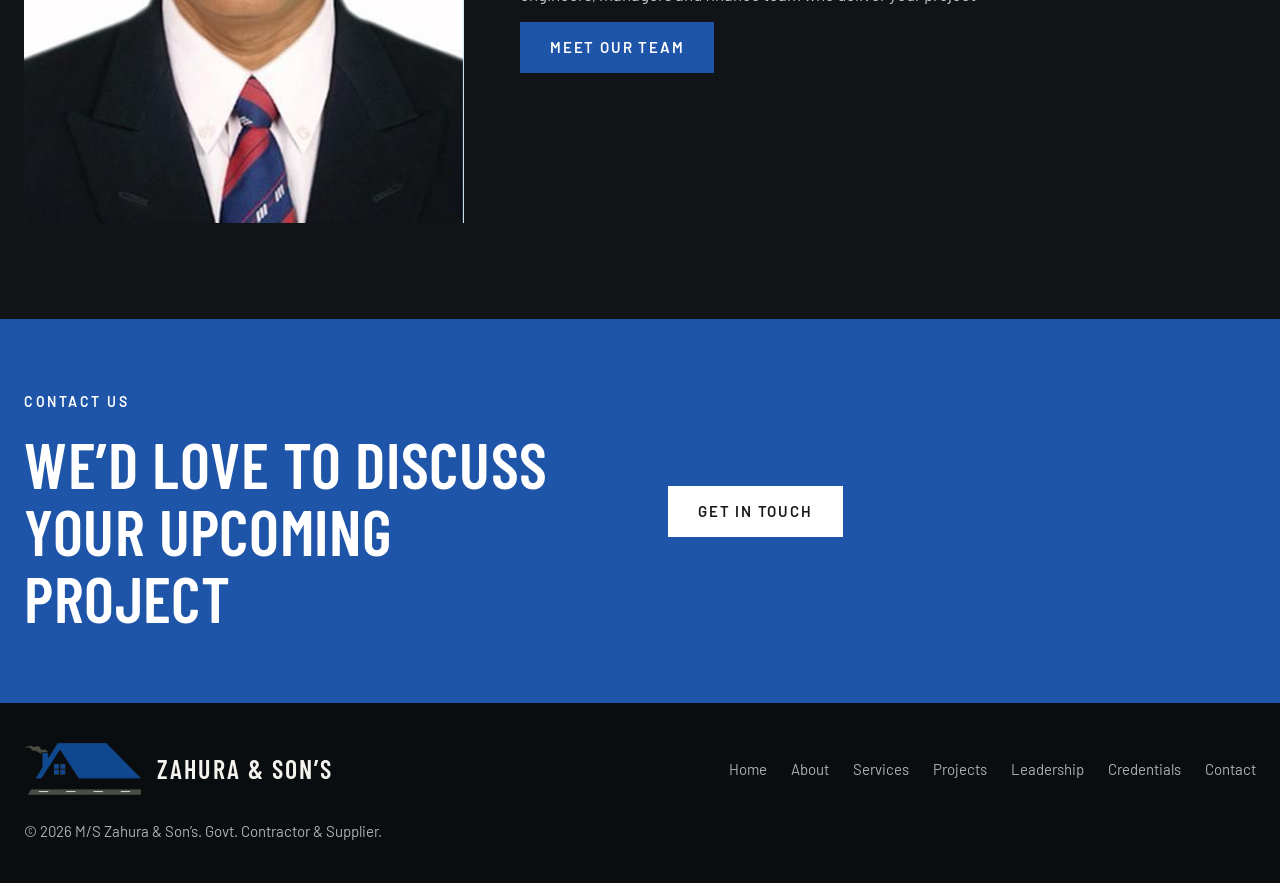
==== commit 3f42632b: "Home: full-screen centered hero, honest project wording" ====
--- a/index.html
+++ b/index.html
@@ -15,9 +15,9 @@
 <link rel="stylesheet" href="css/styles.css">
 </head>
 <body>
-<header class="hero" id="home"><div class="nav"><a class="brand" href="index.html"><img src="images/logo.png" alt="M/S Zahura &amp; Son’s logo"><span><b>ZAHURA &amp; SON’S</b><small>Govt. Contractor &amp; Supplier</small></span></a><button class="menu" type="button" aria-expanded="false" aria-controls="site-nav">Menu</button><nav class="links" id="site-nav"><a href="index.html" class="on">Home</a><a href="about.html">About</a><a href="services.html">Services</a><a href="projects.html">Projects</a><a href="leadership.html">Leadership</a><a href="credentials.html">Credentials</a><a href="contact.html">Contact</a></nav></div>
-<div class="w"><p class="eye">Since 2007 · Dhaka, Bangladesh</p><h1>Building with direct oversight</h1><p>Personal accountability on every site: a proprietorship firm led by MD Mohin Uddin, delivering durable projects across Dhaka, Chittagong and other cities.</p><a class="scroll" href="#intro">Scroll</a></div></header><main id="main"><section class="sec" id="intro"><div class="w"><div class="two"><div><p class="eye">Who we are</p><h2>A proud tradition of service as a contractor since 2007</h2></div><div><p>M/S Zahura &amp; Son’s is a proprietorship firm founded and led by MD Mohin Uddin. Rooted in the Bangladeshi construction sector since 2007, we are built on personal accountability and delivering projects with genuine passion.</p><p class="mt20">We have grown through word-of-mouth and the successful completion of challenging projects, combining skilled local craftsmanship with effective, modern project management.</p><a class="lnk" href="about.html">Read our story</a></div></div>
-<div class="stats"><div><strong>2007</strong><span>Year founded</span></div><div><strong>8</strong><span>Completed projects</span></div><div><strong>BDT 222+ Cr</strong><span>Combined contract value</span></div><div><strong>44</strong><span>Professionals on the team</span></div></div></div></section><div class="tick" aria-label="Clients we have built for"><div class="tick-t" aria-hidden="true"><span>Southern Garments Ltd.</span><span>Renaissance Apparels Ltd.</span><span>Progress Apparels Ltd.</span><span>RSPL Health BD Ltd.</span><span>Shasha Denims Ltd.</span><span>Trendy Textiles Ltd.</span><span>EOS Textiles Ltd.</span><span>G A Garments Ltd.</span><span>Southern Garments Ltd.</span><span>Renaissance Apparels Ltd.</span><span>Progress Apparels Ltd.</span><span>RSPL Health BD Ltd.</span><span>Shasha Denims Ltd.</span><span>Trendy Textiles Ltd.</span><span>EOS Textiles Ltd.</span><span>G A Garments Ltd.</span></div></div><section class="sec dk" id="services"><div class="w"><p class="eye">Services</p><h2>We offer a wide range of services</h2><p class="lede dk-l">From concept to final key handover, you get dedicated focus, skilled local craftsmanship and modern project management.</p><div class="sg"><div class="sc"><span>01</span><h3>Factory &amp; industrial buildings</h3><p>Garment, textile, denim and health-care manufacturing facilities delivered across Ashulia, Savar, Gazipur, Narayanganj and Feni.</p></div><div class="sc"><span>02</span><h3>Structural &amp; civil works</h3><p>Foundations, slabs and frames built with in-house shuttering, concrete mixers, vibrators and survey instruments.</p></div><div class="sc"><span>03</span><h3>Retrofitting &amp; special plants</h3><p>Retro fittings work for Trendy Textiles Ltd. and a washing plant for EOS Textiles Ltd.</p></div><div class="sc"><span>04</span><h3>Government contracting &amp; supply</h3><p>Registered Govt. contractor &amp; supplier since 2007, enlisted with BEPZA and M.E.S.</p></div></div><p class="mt40"><a class="btn" href="services.html">Learn more</a></p></div></section><div class="gal"><img class="gs" src="images/projects/southern-garments-03.jpg" alt="Zahura &amp; Son’s project photo" loading="lazy" decoding="async"><img class="gs" src="images/projects/southern-garments-04.jpg" alt="Zahura &amp; Son’s project photo" loading="lazy" decoding="async"><img class="gs" src="images/projects/renaissance-apparels-04.jpg" alt="Zahura &amp; Son’s project photo" loading="lazy" decoding="async"><img class="gs" src="images/projects/shasha-denims-02.jpg" alt="Zahura &amp; Son’s project photo" loading="lazy" decoding="async"><img class="gs" src="images/projects/trendy-textiles-14.jpg" alt="Zahura &amp; Son’s project photo" loading="lazy" decoding="async"><img class="gs" src="images/projects/rspl-health-02.jpg" alt="Zahura &amp; Son’s project photo" loading="lazy" decoding="async"></div><section class="sec" id="projects"><div class="w"><p class="eye">Completed projects</p><h2>We take pride in the projects we’ve done</h2><p class="lede">Eight completed projects with a combined contract value of about BDT 222.27 crore.</p><div class="pzg"><figure class="pz"><img class="ph" src="images/projects/southern-garments-02.jpg" alt="Southern Garments Ltd. site photo" loading="lazy" decoding="async"><figcaption>Southern Garments Ltd.<small>BDT 46.49 crore</small></figcaption></figure><figure class="pz"><img class="ph" src="images/projects/renaissance-apparels-01.jpg" alt="Renaissance Apparels Ltd. site photo" loading="lazy" decoding="async"><figcaption>Renaissance Apparels Ltd.<small>BDT 65.40 crore</small></figcaption></figure><figure class="pz"><img class="ph" src="images/projects/progress-apparels-01.jpg" alt="Progress Apparels Ltd. site photo" loading="lazy" decoding="async"><figcaption>Progress Apparels Ltd.<small>BDT 18.76 crore</small></figcaption></figure><figure class="pz"><img class="ph" src="images/projects/rspl-health-01.jpg" alt="RSPL Health BD Ltd. site photo" loading="lazy" decoding="async"><figcaption>RSPL Health BD Ltd.<small>BDT 31.07 crore</small></figcaption></figure><figure class="pz"><img class="ph" src="images/projects/shasha-denims-01.jpg" alt="Shasha Denims Ltd. site photo" loading="lazy" decoding="async"><figcaption>Shasha Denims Ltd.<small>BDT 19.97 crore</small></figcaption></figure><figure class="pz"><img class="ph" src="images/projects/trendy-textiles-01.jpg" alt="Trendy Textiles Ltd. site photo" loading="lazy" decoding="async"><figcaption>Trendy Textiles Ltd.<small>BDT 24.49 crore</small></figcaption></figure><figure class="pz"><img class="ph" src="images/projects/eos-textiles-01.jpg" alt="EOS Textiles Ltd. site photo" loading="lazy" decoding="async"><figcaption>EOS Textiles Ltd.<small>BDT 5.59 crore</small></figcaption></figure><figure class="pz"><img class="ph" src="images/projects/ga-garments-01.jpg" alt="G A Garments Ltd. site photo" loading="lazy" decoding="async"><figcaption>G A Garments Ltd.<small>BDT 10.50 crore</small></figcaption></figure></div><p class="mt48"><a class="btn" href="projects.html">See our latest projects</a></p></div></section><section class="sec dk" id="leadership"><div class="w"><div class="lead nb"><img src="images/owner.jpg" alt="MD Mohin Uddin, Proprietor"><div><p class="eye">Leadership</p><h3>MD Mohin Uddin</h3><p>Proprietor and founder. His vision drives every blueprint and every concrete pour. Meet him and the engineers, managers and finance team who deliver your project.</p><a class="btn" href="leadership.html">Meet our team</a></div></div></div></section><section class="cta" id="cta"><div class="w"><div class="two"><div><p class="eye">Contact us</p><h2>We’d love to discuss your upcoming project</h2></div><div><a class="btn" href="contact.html">Get in touch</a></div></div></div></section></main><footer class="ft"><div class="w"><a class="brand" href="index.html"><img src="images/logo.png" alt="Logo"><span class="fb"><b>ZAHURA &amp; SON’S</b></span></a><nav><a href="index.html" class="on">Home</a><a href="about.html">About</a><a href="services.html">Services</a><a href="projects.html">Projects</a><a href="leadership.html">Leadership</a><a href="credentials.html">Credentials</a><a href="contact.html">Contact</a></nav><span>© 2026 M/S Zahura &amp; Son’s. Govt. Contractor &amp; Supplier.</span></div></footer>
+<header class="hero" id="home" data-hero="images/hero.jpg" data-hero-mobile="images/projects/rspl-health-05.jpg"><div class="nav"><a class="brand" href="index.html"><img src="images/logo.png" alt="M/S Zahura &amp; Son’s logo"><span><b>ZAHURA &amp; SON’S</b><small>Govt. Contractor &amp; Supplier</small></span></a><button class="menu" type="button" aria-expanded="false" aria-controls="site-nav">Menu</button><nav class="links" id="site-nav"><a href="index.html" class="on">Home</a><a href="about.html">About</a><a href="services.html">Services</a><a href="projects.html">Projects</a><a href="leadership.html">Leadership</a><a href="credentials.html">Credentials</a><a href="contact.html">Contact</a></nav></div>
+<div class="w"><p class="eye">Since 2007 · Dhaka, Bangladesh</p><h1>Building with direct oversight</h1><p class="hsub">Personal accountability on every site: a proprietorship firm led by MD Mohin Uddin, delivering durable projects across Dhaka, Chittagong and other cities.</p><a class="scroll" href="#intro">Scroll</a></div></header><main id="main"><section class="sec" id="intro"><div class="w"><div class="two"><div><p class="eye">Who we are</p><h2>A proud tradition of service as a contractor since 2007</h2></div><div><p>M/S Zahura &amp; Son’s is a proprietorship firm founded and led by MD Mohin Uddin. Rooted in the Bangladeshi construction sector since 2007, we are built on personal accountability and delivering projects with genuine passion.</p><p class="mt20">We have grown through word-of-mouth and the successful completion of challenging projects, combining skilled local craftsmanship with effective, modern project management.</p><a class="lnk" href="about.html">Read our story</a></div></div>
+<div class="stats"><div><strong>2007</strong><span>Year founded</span></div><div><strong>8</strong><span>Landmark projects delivered &amp; under way</span></div><div><strong>BDT 222+ Cr</strong><span>Combined contract value</span></div><div><strong>44</strong><span>Professionals on the team</span></div></div></div></section><div class="tick" aria-label="Clients we have built for"><div class="tick-t" aria-hidden="true"><span>Southern Garments Ltd.</span><span>Renaissance Apparels Ltd.</span><span>Progress Apparels Ltd.</span><span>RSPL Health BD Ltd.</span><span>Shasha Denims Ltd.</span><span>Trendy Textiles Ltd.</span><span>EOS Textiles Ltd.</span><span>G A Garments Ltd.</span><span>Southern Garments Ltd.</span><span>Renaissance Apparels Ltd.</span><span>Progress Apparels Ltd.</span><span>RSPL Health BD Ltd.</span><span>Shasha Denims Ltd.</span><span>Trendy Textiles Ltd.</span><span>EOS Textiles Ltd.</span><span>G A Garments Ltd.</span></div></div><section class="sec dk" id="services"><div class="w"><p class="eye">Services</p><h2>We offer a wide range of services</h2><p class="lede dk-l">From concept to final key handover, you get dedicated focus, skilled local craftsmanship and modern project management.</p><div class="sg"><div class="sc"><span>01</span><h3>Factory &amp; industrial buildings</h3><p>Garment, textile, denim and health-care manufacturing facilities delivered across Ashulia, Savar, Gazipur, Narayanganj and Feni.</p></div><div class="sc"><span>02</span><h3>Structural &amp; civil works</h3><p>Foundations, slabs and frames built with in-house shuttering, concrete mixers, vibrators and survey instruments.</p></div><div class="sc"><span>03</span><h3>Retrofitting &amp; special plants</h3><p>Retro fittings work for Trendy Textiles Ltd. and a washing plant for EOS Textiles Ltd.</p></div><div class="sc"><span>04</span><h3>Government contracting &amp; supply</h3><p>Registered Govt. contractor &amp; supplier since 2007, enlisted with BEPZA and M.E.S.</p></div></div><p class="mt40"><a class="btn" href="services.html">Learn more</a></p></div></section><div class="gal"><img class="gs" src="images/projects/southern-garments-03.jpg" alt="Zahura &amp; Son’s project photo" loading="lazy" decoding="async"><img class="gs" src="images/projects/southern-garments-04.jpg" alt="Zahura &amp; Son’s project photo" loading="lazy" decoding="async"><img class="gs" src="images/projects/renaissance-apparels-04.jpg" alt="Zahura &amp; Son’s project photo" loading="lazy" decoding="async"><img class="gs" src="images/projects/shasha-denims-02.jpg" alt="Zahura &amp; Son’s project photo" loading="lazy" decoding="async"><img class="gs" src="images/projects/trendy-textiles-14.jpg" alt="Zahura &amp; Son’s project photo" loading="lazy" decoding="async"><img class="gs" src="images/projects/rspl-health-02.jpg" alt="Zahura &amp; Son’s project photo" loading="lazy" decoding="async"></div><section class="sec" id="projects"><div class="w"><p class="eye">Our projects</p><h2>We take pride in the projects we’ve done</h2><p class="lede">Eight landmark projects with a combined contract value of about BDT 222.27 crore — completed and in progress across Ashulia, Savar, Gazipur, Narayanganj and Feni.</p><div class="pzg"><figure class="pz"><img class="ph" src="images/projects/southern-garments-02.jpg" alt="Southern Garments Ltd. site photo" loading="lazy" decoding="async"><figcaption>Southern Garments Ltd.<small>BDT 46.49 crore</small></figcaption></figure><figure class="pz"><img class="ph" src="images/projects/renaissance-apparels-01.jpg" alt="Renaissance Apparels Ltd. site photo" loading="lazy" decoding="async"><figcaption>Renaissance Apparels Ltd.<small>BDT 65.40 crore</small></figcaption></figure><figure class="pz"><img class="ph" src="images/projects/progress-apparels-01.jpg" alt="Progress Apparels Ltd. site photo" loading="lazy" decoding="async"><figcaption>Progress Apparels Ltd.<small>BDT 18.76 crore</small></figcaption></figure><figure class="pz"><img class="ph" src="images/projects/rspl-health-01.jpg" alt="RSPL Health BD Ltd. site photo" loading="lazy" decoding="async"><figcaption>RSPL Health BD Ltd.<small>BDT 31.07 crore</small></figcaption></figure><figure class="pz"><img class="ph" src="images/projects/shasha-denims-01.jpg" alt="Shasha Denims Ltd. site photo" loading="lazy" decoding="async"><figcaption>Shasha Denims Ltd.<small>BDT 19.97 crore</small></figcaption></figure><figure class="pz"><img class="ph" src="images/projects/trendy-textiles-01.jpg" alt="Trendy Textiles Ltd. site photo" loading="lazy" decoding="async"><figcaption>Trendy Textiles Ltd.<small>BDT 24.49 crore</small></figcaption></figure><figure class="pz"><img class="ph" src="images/projects/eos-textiles-01.jpg" alt="EOS Textiles Ltd. site photo" loading="lazy" decoding="async"><figcaption>EOS Textiles Ltd.<small>BDT 5.59 crore</small></figcaption></figure><figure class="pz"><img class="ph" src="images/projects/ga-garments-01.jpg" alt="G A Garments Ltd. site photo" loading="lazy" decoding="async"><figcaption>G A Garments Ltd.<small>BDT 10.50 crore</small></figcaption></figure></div><p class="mt48"><a class="btn" href="projects.html">See our latest projects</a></p></div></section><section class="sec dk" id="leadership"><div class="w"><div class="lead nb"><img src="images/owner.jpg" alt="MD Mohin Uddin, Proprietor"><div><p class="eye">Leadership</p><h3>MD Mohin Uddin</h3><p>Proprietor and founder. His vision drives every blueprint and every concrete pour. Meet him and the engineers, managers and finance team who deliver your project.</p><a class="btn" href="leadership.html">Meet our team</a></div></div></div></section><section class="cta" id="cta"><div class="w"><div class="two"><div><p class="eye">Contact us</p><h2>We’d love to discuss your upcoming project</h2></div><div><a class="btn" href="contact.html">Get in touch</a></div></div></section></main><footer class="ft"><div class="w"><a class="brand" href="index.html"><img src="images/logo.png" alt="Logo"><span class="fb"><b>ZAHURA &amp; SON’S</b></span></a><nav><a href="index.html" class="on">Home</a><a href="about.html">About</a><a href="services.html">Services</a><a href="projects.html">Projects</a><a href="leadership.html">Leadership</a><a href="credentials.html">Credentials</a><a href="contact.html">Contact</a></nav><span>© 2026 M/S Zahura &amp; Son’s. Govt. Contractor &amp; Supplier.</span></div></footer>
 <script src="js/config.js"></script>
 <script src="js/main.js"></script>
 <script src="js/animate.js"></script>
--- a/css/styles.css
+++ b/css/styles.css
@@ -1,25 +1,46 @@
+/* ============ Base ============ */
 body{margin:0;background:#f5f3ee;color:#16191c;font-family:Barlow,system-ui,sans-serif;font-size:17px;line-height:1.6}
 *{box-sizing:border-box}h1,h2,h3,h4{font-family:'Barlow Condensed',Impact,sans-serif;font-weight:600;line-height:1.05;margin:0;text-transform:uppercase;letter-spacing:.01em}
 p{margin:0}a{color:inherit;text-decoration:none}.w{max-width:1344px;margin:0 auto;padding:0 24px}
+[id]{scroll-margin-top:96px}
 .sec{padding:96px 0}.dk{background:#101417;color:#f5f3ee}.alt{background:#e9e6df}
 .eye{font-size:14px;font-weight:600;letter-spacing:.18em;text-transform:uppercase;color:#1f55a8;margin-bottom:16px}.dk .eye,.hero .eye{color:#7fb0f5}
 h2{font-size:clamp(36px,5vw,64px);margin-bottom:24px}
-.nav{position:absolute;top:0;left:0;right:0;z-index:5;display:flex;flex-wrap:wrap;align-items:center;justify-content:space-between;gap:16px;padding:24px 40px;color:#fff}
-.brand{display:flex;align-items:center;gap:14px}.brand img{height:52px;width:auto}.brand b{display:block;font:600 24px/1 'Barlow Condensed',sans-serif;letter-spacing:.08em}.brand small{font-size:12px;letter-spacing:.14em;text-transform:uppercase;opacity:.85}
-.links{display:flex;flex-wrap:wrap;gap:6px 26px;font-size:15px;font-weight:500;letter-spacing:.06em;text-transform:uppercase}.links a{padding:10px 0;border-bottom:2px solid transparent}.links a:hover{border-color:#7fb0f5}
-.hero{position:relative;overflow:hidden;isolation:isolate;min-height:800px;padding-top:128px;display:flex;align-items:flex-end;color:#fff;background:#101417}
-.hero::before,.hero::after{content:"";position:absolute;inset:0;z-index:-1}
-.hero::before{background:url(../images/hero.jpg) center 40%/cover;transform-origin:62% 42%;animation:kb 28s cubic-bezier(.2,.6,.2,1) both}
-.hero::after{background:linear-gradient(180deg,rgba(8,12,16,.55),rgba(8,12,16,.15) 40%,rgba(8,12,16,.82))}
-.hero .w{width:100%;padding-bottom:88px}.hero h1{font-size:clamp(56px,9vw,128px);max-width:900px}.hero p{max-width:620px;font-size:20px;margin:20px 0 32px}
+
+/* ============ Navigation (fixed, larger logo) ============ */
+.nav{position:fixed;top:0;left:0;right:0;z-index:30;display:flex;flex-wrap:wrap;align-items:center;justify-content:space-between;gap:16px;padding:26px 40px;color:#fff}
+.brand{display:flex;align-items:center;gap:16px}.brand img{height:72px;width:auto}.brand b{display:block;font:600 26px/1 'Barlow Condensed',sans-serif;letter-spacing:.08em}.brand small{font-size:12px;letter-spacing:.14em;text-transform:uppercase;opacity:.85}
+.links{display:flex;flex-wrap:wrap;gap:6px 26px;font-size:15px;font-weight:500;letter-spacing:.06em;text-transform:uppercase}.links a{padding:10px 0;border-bottom:2px solid transparent}.links a:hover{border-color:#7fb0f5}.links a.on{border-color:#7fb0f5}
+.menu{display:none;background:transparent;color:#fff;border:1px solid rgba(255,255,255,.7);padding:10px 16px;font:600 14px Barlow,sans-serif;letter-spacing:.12em;text-transform:uppercase;cursor:pointer}
+
+/* ============ Hero: full-screen photo, centered text, slow upward drift on scroll ============ */
+.hero{position:relative;overflow:hidden;isolation:isolate;display:flex;align-items:center;justify-content:center;min-height:100vh;min-height:100svh;padding:130px 0 110px;color:#fff;background:#101417;text-align:center}
+.hero::before,.hero::after{content:"";position:absolute;inset:0}
+.hero::before{z-index:0;background-image:var(--hero-img,url(../images/hero.jpg));background-size:cover;background-position:center calc(42% + var(--py,0px))}
+.hero::after{z-index:1;background:linear-gradient(180deg,rgba(8,12,16,.5),rgba(8,12,16,.18) 45%,rgba(8,12,16,.72))}
+.hero .w{position:relative;z-index:2;width:100%;display:flex;flex-direction:column;align-items:center}
+.hero h1{font-size:clamp(48px,8vw,118px);max-width:1000px;margin:0 auto}
+.hero .hsub{max-width:640px;font-size:clamp(17px,2.2vw,21px);margin:24px auto 34px}
+.hero.sub h1{font-size:clamp(44px,7vw,96px)}
 .scroll{display:inline-block;font-size:13px;letter-spacing:.24em;text-transform:uppercase;border-top:2px solid #7fb0f5;padding-top:12px}
+
 .btn{display:inline-block;background:#1f55a8;color:#fff;font:600 15px/1 Barlow,sans-serif;letter-spacing:.12em;text-transform:uppercase;padding:18px 30px;border:0;cursor:pointer}.btn:hover{background:#17427f}.lnk{font-weight:600;letter-spacing:.1em;text-transform:uppercase;border-bottom:2px solid #1f55a8;padding-bottom:4px}
 .two{display:flex;flex-wrap:wrap;gap:56px;align-items:center}.two>*{flex:1 1 420px;min-width:0}
 .stats{display:flex;flex-wrap:wrap;gap:24px;margin-top:56px;border-top:1px solid #c9c5bb;padding-top:32px}.stats div{flex:1 1 200px}.stats strong{display:block;font:600 56px/1 'Barlow Condensed',sans-serif;color:#1f55a8}.stats span{font-size:15px;text-transform:uppercase;letter-spacing:.1em}
 .about img{width:100%;display:block}.vals{display:flex;flex-wrap:wrap;gap:12px;margin-top:28px}.vals span{border:1px solid #16191c;padding:8px 18px;font-weight:600;letter-spacing:.1em;text-transform:uppercase;font-size:14px}.pts p{padding:16px 0;border-top:1px solid #c9c5bb}.pts b{display:block;font:600 22px 'Barlow Condensed',sans-serif;text-transform:uppercase}
 .sg{display:grid;grid-template-columns:repeat(auto-fit,minmax(250px,1fr));gap:2px;background:#2a3238;margin-top:48px}.sc{background:#101417;padding:36px 28px}.sc span{color:#7fb0f5;font-weight:600;letter-spacing:.14em}.sc h3{font-size:30px;margin:14px 0}.sc p{color:#c7ccd0;font-size:16px}
 .eqs{display:grid;grid-template-columns:repeat(auto-fill,minmax(200px,1fr));gap:24px;margin-top:64px;padding-top:40px;border-top:1px solid #2a3238}.eqs strong{display:block;font:600 44px/1 'Barlow Condensed',sans-serif;color:#7fb0f5}.eqs span{font-size:15px;color:#c7ccd0;text-transform:uppercase;letter-spacing:.08em}
-.gal{display:grid;grid-template-columns:repeat(auto-fit,minmax(220px,1fr))}.gs{aspect-ratio:3/2;background-size:800% 1000%}
+
+/* ============ Framed photo mosaic (Harper-style, replaces the straight line) ============ */
+.gal{display:grid;grid-template-columns:repeat(2,1fr);gap:10px;padding:10px;background:#101417}
+.gal .gs{aspect-ratio:3/2;object-fit:cover}
+@media(min-width:861px){
+.gal{grid-template-columns:repeat(6,1fr);grid-auto-rows:clamp(110px,15vw,210px);gap:14px;padding:14px}
+.gal .gs{aspect-ratio:auto;height:100%;width:100%}
+.gal .gs:nth-child(1){grid-column:span 4;grid-row:span 2}
+.gal .gs:nth-child(2),.gal .gs:nth-child(3){grid-column:span 2}
+.gal .gs:nth-child(n+4){grid-column:span 2;grid-row:span 2}
+}
 
 .pjt{margin-top:72px}.pjh{display:flex;flex-wrap:wrap;justify-content:space-between;gap:20px;align-items:flex-end;padding-bottom:20px;border-bottom:2px solid #16191c;margin-bottom:16px}.pjh h3{font-size:clamp(32px,4vw,52px)}.pjh p{max-width:560px;color:#4a5157;font-size:16px}.num{font-weight:600;letter-spacing:.14em;color:#1f55a8}
 .val{text-align:right}.val span{display:block;font-size:13px;letter-spacing:.14em;text-transform:uppercase;color:#4a5157}.val strong{font:600 32px/1.1 'Barlow Condensed',sans-serif}.val em{display:block;font-style:normal;font-size:14px;color:#4a5157}
@@ -31,31 +52,25 @@
 .wg{display:grid;grid-template-columns:repeat(auto-fill,minmax(110px,1fr));gap:6px;margin-top:20px}.ws{aspect-ratio:230/320;border:1px solid #c9c5bb}
 form{display:flex;flex-direction:column;gap:18px}label{font-size:13px;letter-spacing:.14em;text-transform:uppercase;display:block;margin-bottom:6px}input,textarea{width:100%;background:#1b2126;border:1px solid #3a444c;color:#f5f3ee;padding:14px;font:17px Barlow,sans-serif}
 .ct p{margin-bottom:14px;color:#c7ccd0}.ct b{color:#f5f3ee;display:block;font-size:13px;letter-spacing:.14em;text-transform:uppercase}
-.ft{background:#0a0d0f;color:#aab1b6;padding:40px 0;font-size:15px}.ft .w{display:flex;flex-wrap:wrap;gap:24px;justify-content:space-between;align-items:center}.ft nav{display:flex;flex-wrap:wrap;gap:8px 24px}.ft img{height:44px}
-.links a.on{border-color:#7fb0f5}.hero.sub{min-height:440px}.hero.sub h1{font-size:clamp(48px,7vw,96px)}.hero.sub .w{padding-bottom:64px}
+.ft{background:#0a0d0f;color:#aab1b6;padding:40px 0;font-size:15px}.ft .w{display:flex;flex-wrap:wrap;gap:24px;justify-content:space-between;align-items:center}.ft nav{display:flex;flex-wrap:wrap;gap:8px 24px}.ft img{height:52px}
 .cta{background:#1f55a8;color:#fff;padding:72px 0}.cta .eye{color:#fff}.cta h2{margin:0}.cta .btn{background:#fff;color:#16191c}.cta .btn:hover{background:#e9e6df}
 .pzg{display:grid;grid-template-columns:repeat(auto-fill,minmax(280px,1fr));gap:24px;margin-top:48px}.pz{margin:0}.pz .ph{width:100%}.pz figcaption{margin-top:12px;font:600 26px/1.1 'Barlow Condensed',sans-serif;text-transform:uppercase}.pz small{display:block;font:400 15px Barlow,sans-serif;text-transform:none;color:#4a5157}
 a:focus-visible,button:focus-visible,input:focus-visible,textarea:focus-visible,img[role=button]:focus-visible{outline:3px solid #7fb0f5;outline-offset:3px}
 img.ph,img.pt,img.cs,img.ws,img.gs{display:block;width:100%;object-fit:cover;background:#2a3238}.pt{object-position:50% 20%}img.cs,img.ws{object-fit:contain;background:#ece9e2}
 .feat{height:100%;min-height:0}.pg .ph,.cs,.ws,.gal .gs{cursor:zoom-in}
-.menu{display:none;background:transparent;color:#fff;border:1px solid rgba(255,255,255,.7);padding:10px 16px;font:600 14px Barlow,sans-serif;letter-spacing:.12em;text-transform:uppercase;cursor:pointer}
-@media(max-width:860px){.hero{padding-top:190px}.nav{padding:16px 20px}.menu{display:inline-block}.links{display:none;flex-direction:column;width:100%;gap:0;background:rgba(10,13,15,.92);padding:8px 16px}.links.open{display:flex}.sec{padding:64px 0}.val{text-align:left}}
 .lb{position:fixed;inset:0;z-index:50;background:rgba(6,9,11,.94);display:flex;align-items:center;justify-content:center;padding:24px}.lb[hidden]{display:none}.lb img{max-width:100%;max-height:100%;object-fit:contain}.lb-x{position:absolute;top:16px;right:20px;background:#fff;color:#16191c;border:0;font-size:28px;line-height:1;width:48px;height:48px;cursor:pointer}
 .hp{position:absolute;left:-9999px;width:1px;height:1px;overflow:hidden}#form-status{min-height:1.6em;margin:0;font-weight:500}#form-status.ok{color:#9be3a8}#form-status.err{color:#ffb4a8}
 .mt20{margin:20px 0 28px}.mt24{margin-top:24px}.mt40{margin-top:40px}.mt48{margin-top:48px}.lede{max-width:720px}.lede.dk-l{color:#c7ccd0}.lead.nb{margin-bottom:0}h3.sub.first{margin-top:0}h3.sub.light{border-color:#c9c5bb}.fb{color:#f5f3ee}
 @media(prefers-reduced-motion:reduce){html{scroll-behavior:auto}}html{scroll-behavior:smooth}
 
 /* ============ Motion ============ */
-@keyframes kb{from{transform:scale(1.14)}to{transform:scale(1)}}
 @keyframes rise{from{opacity:0;transform:translateY(34px)}to{opacity:1;transform:none}}
-@keyframes drop{from{opacity:0;transform:translateY(-14px)}to{opacity:1;transform:none}}
 @keyframes fade{from{opacity:0}to{opacity:1}}
 @keyframes pop{from{opacity:0;transform:scale(.94)}to{opacity:1;transform:none}}
 @keyframes bob{0%,100%{transform:translateY(0)}50%{transform:translateY(6px)}}
 @keyframes spin{to{transform:rotate(360deg)}}
 
-/* Hero: entrance on every page load */
-.hero .nav{animation:drop .9s cubic-bezier(.2,.7,.2,1) .1s both}
+/* Hero: entrance on every page load (nav stays put — no overlap glitch) */
 .hero .w>*{animation:rise 1s cubic-bezier(.2,.7,.2,1) both}
 .hero .w>:nth-child(1){animation-delay:.25s}.hero .w>:nth-child(2){animation-delay:.4s}
 .hero .w>:nth-child(3){animation-delay:.6s}.hero .w>:nth-child(4){animation-delay:.8s}
@@ -64,12 +79,10 @@
 /* Links and buttons */
 .links a{transition:border-color .25s ease,color .25s ease}.links a:hover{color:#cfe2ff}
 .menu{transition:background .2s ease}.menu:hover{background:rgba(255,255,255,.14)}
-.links.open{animation:drop .3s ease both}
 .btn{position:relative;transition:background .25s ease,transform .25s ease,box-shadow .25s ease}
 .btn:hover{transform:translateY(-3px);box-shadow:0 10px 24px rgba(31,85,168,.35)}
 .cta .btn:hover{box-shadow:0 10px 24px rgba(0,0,0,.25)}
-.btn:active{transform:translateY(-1px)}
-.btn:disabled{opacity:.8;cursor:progress;transform:none;box-shadow:none}
+.btn:active{transform:translateY(-1px)}.btn:disabled{opacity:.8;cursor:progress;transform:none;box-shadow:none}
 .btn.loading{color:transparent}
 .btn.loading::after{content:"";position:absolute;left:50%;top:50%;width:20px;height:20px;margin:-10px 0 0 -10px;border:3px solid rgba(255,255,255,.4);border-top-color:#fff;border-radius:50%;animation:spin .7s linear infinite}
 .lnk{transition:color .25s ease}.lnk:hover{color:#1f55a8}
@@ -84,7 +97,7 @@
 .pc .imw{margin-bottom:16px}.pc .imw .pt{margin-bottom:0}
 .pz figcaption{transition:color .25s ease}.pz:hover figcaption{color:#1f55a8}
 .pg .ph,.gal .gs,.cs,.ws{position:relative;transition:transform .35s ease,box-shadow .35s ease}
-.pg .ph:hover,.gal .gs:hover{z-index:2;transform:scale(1.035);box-shadow:0 14px 30px rgba(0,0,0,.35)}
+.pg .ph:hover,.gal .gs:hover{z-index:2;box-shadow:0 14px 30px rgba(0,0,0,.35)}
 .cs:hover,.ws:hover{z-index:2;transform:translateY(-4px);box-shadow:0 12px 24px rgba(0,0,0,.2)}
 .lb{animation:fade .25s ease both}.lb img{animation:pop .35s cubic-bezier(.2,.7,.2,1) both}
 
@@ -110,14 +123,13 @@
 }
 @media print{.rv{opacity:1!important;transform:none!important}.prog,.totop{display:none}}
 
-/* ============ Interactive additions ============ */
-/* Sticky nav */
+/* ============ Sticky navigation ============ */
 .nav{transition:transform .35s ease,background .3s ease,padding .3s ease,box-shadow .3s ease}
-.nav.stuck{position:fixed;background:rgba(10,13,15,.94);-webkit-backdrop-filter:blur(8px);backdrop-filter:blur(8px);padding-top:10px;padding-bottom:10px;box-shadow:0 6px 24px rgba(0,0,0,.35)}
-.nav.stuck .brand img{height:40px}.nav .brand img{transition:height .3s ease}
+.nav.stuck{background:rgba(10,13,15,.94);-webkit-backdrop-filter:blur(8px);backdrop-filter:blur(8px);padding-top:14px;padding-bottom:14px;box-shadow:0 6px 24px rgba(0,0,0,.35)}
+.nav .brand img{transition:height .3s ease}
+.nav.stuck .brand img{height:56px}
 .nav.hide{transform:translateY(-110%)}
-/* Hero parallax */
-.hero::before{background-position:center calc(40% + var(--py,0px))}
+
 /* Lightbox controls */
 body.noscroll{overflow:hidden}
 .lb img{border:0}.lb img.swap{animation:pop .3s cubic-bezier(.2,.7,.2,1) both}
@@ -125,15 +137,18 @@
 .lb-n:hover{background:rgba(255,255,255,.3)}.lb-n[hidden]{display:none}.lb-p{left:12px}.lb-f{right:12px}
 .lb-c{position:absolute;left:0;right:0;bottom:14px;text-align:center;color:#c7ccd0;font-size:14px;letter-spacing:.08em;padding:0 70px}
 @media(max-width:600px){.lb-n{width:40px;height:56px;font-size:34px}.lb-p{left:4px}.lb-f{right:4px}}
-/* Project filter chips */
-.chips{display:flex;flex-wrap:wrap;gap:10px;margin-top:32px;position:sticky;top:64px;z-index:8;background:#f5f3ee;padding:12px 0}
+
+/* Project filter chips: sticky on desktop, scrolls away on mobile */
+.chips{display:flex;flex-wrap:wrap;gap:10px;margin-top:32px;position:sticky;top:70px;z-index:8;background:#f5f3ee;padding:12px 0}
 .chip{font:600 14px Barlow,sans-serif;letter-spacing:.08em;text-transform:uppercase;padding:10px 18px;border:1px solid #16191c;background:transparent;color:#16191c;cursor:pointer;transition:background .2s,color .2s,transform .2s}
 .chip:hover{transform:translateY(-2px)}.chip.on{background:#1f55a8;border-color:#1f55a8;color:#fff}
 article.pjt[hidden]{display:none}
 @keyframes flt{from{opacity:0;transform:translateY(22px)}to{opacity:1;transform:none}}
 article.flt{animation:flt .6s cubic-bezier(.2,.7,.2,1) both}
+
 /* Clickable project cards on home page */
 .pz{position:relative}.pz-l{position:absolute;inset:0;z-index:2}.pz-l:focus-visible{outline:3px solid #7fb0f5}
+
 /* Client ticker */
 .tick{overflow:hidden;background:#1f55a8;color:#fff;padding:18px 0;border-block:1px solid rgba(255,255,255,.15)}
 .tick-t{display:flex;width:max-content;animation:marq 38s linear infinite}
@@ -141,8 +156,24 @@
 .tick span{font:600 26px/1 'Barlow Condensed',sans-serif;letter-spacing:.1em;text-transform:uppercase;padding:0 28px;white-space:nowrap;display:flex;align-items:center;gap:56px}
 .tick span::after{content:"\25C6";font-size:11px;opacity:.6}
 @keyframes marq{to{transform:translateX(-50%)}}
+
 /* Form extras */
 .fnote{font-size:14px;color:#aab1b6;margin:0}.fnote[hidden],.ct p[hidden]{display:none}
 input.bad,textarea.bad{border-color:#ff8a78}
 .ct a{color:#7fb0f5;border-bottom:1px solid transparent}.ct a:hover{border-color:#7fb0f5}
+
+/* ============ Mobile ============ */
+@media(max-width:860px){
+.nav{padding:14px 20px}
+.brand img{height:60px}.brand b{font-size:22px}
+.menu{display:inline-block}
+.links{display:none;flex-direction:column;width:100%;gap:0;background:rgba(10,13,15,.96);padding:8px 16px}
+.links.open{display:flex}
+.hero{padding:110px 0 84px}
+.sec{padding:64px 0}
+.val{text-align:left}
+.chips{position:static;background:transparent;padding:8px 0;margin-top:20px}
+/* Harper-style light frame around the mobile screen */
+body::after{content:"";position:fixed;inset:0;pointer-events:none;z-index:90;border:8px solid rgba(233,230,223,.95);box-shadow:inset 0 0 0 1px rgba(22,25,28,.06)}
+}
 @media(prefers-reduced-motion:reduce){.tick-t{animation:none;flex-wrap:wrap;width:auto}.nav{transition:none}}
